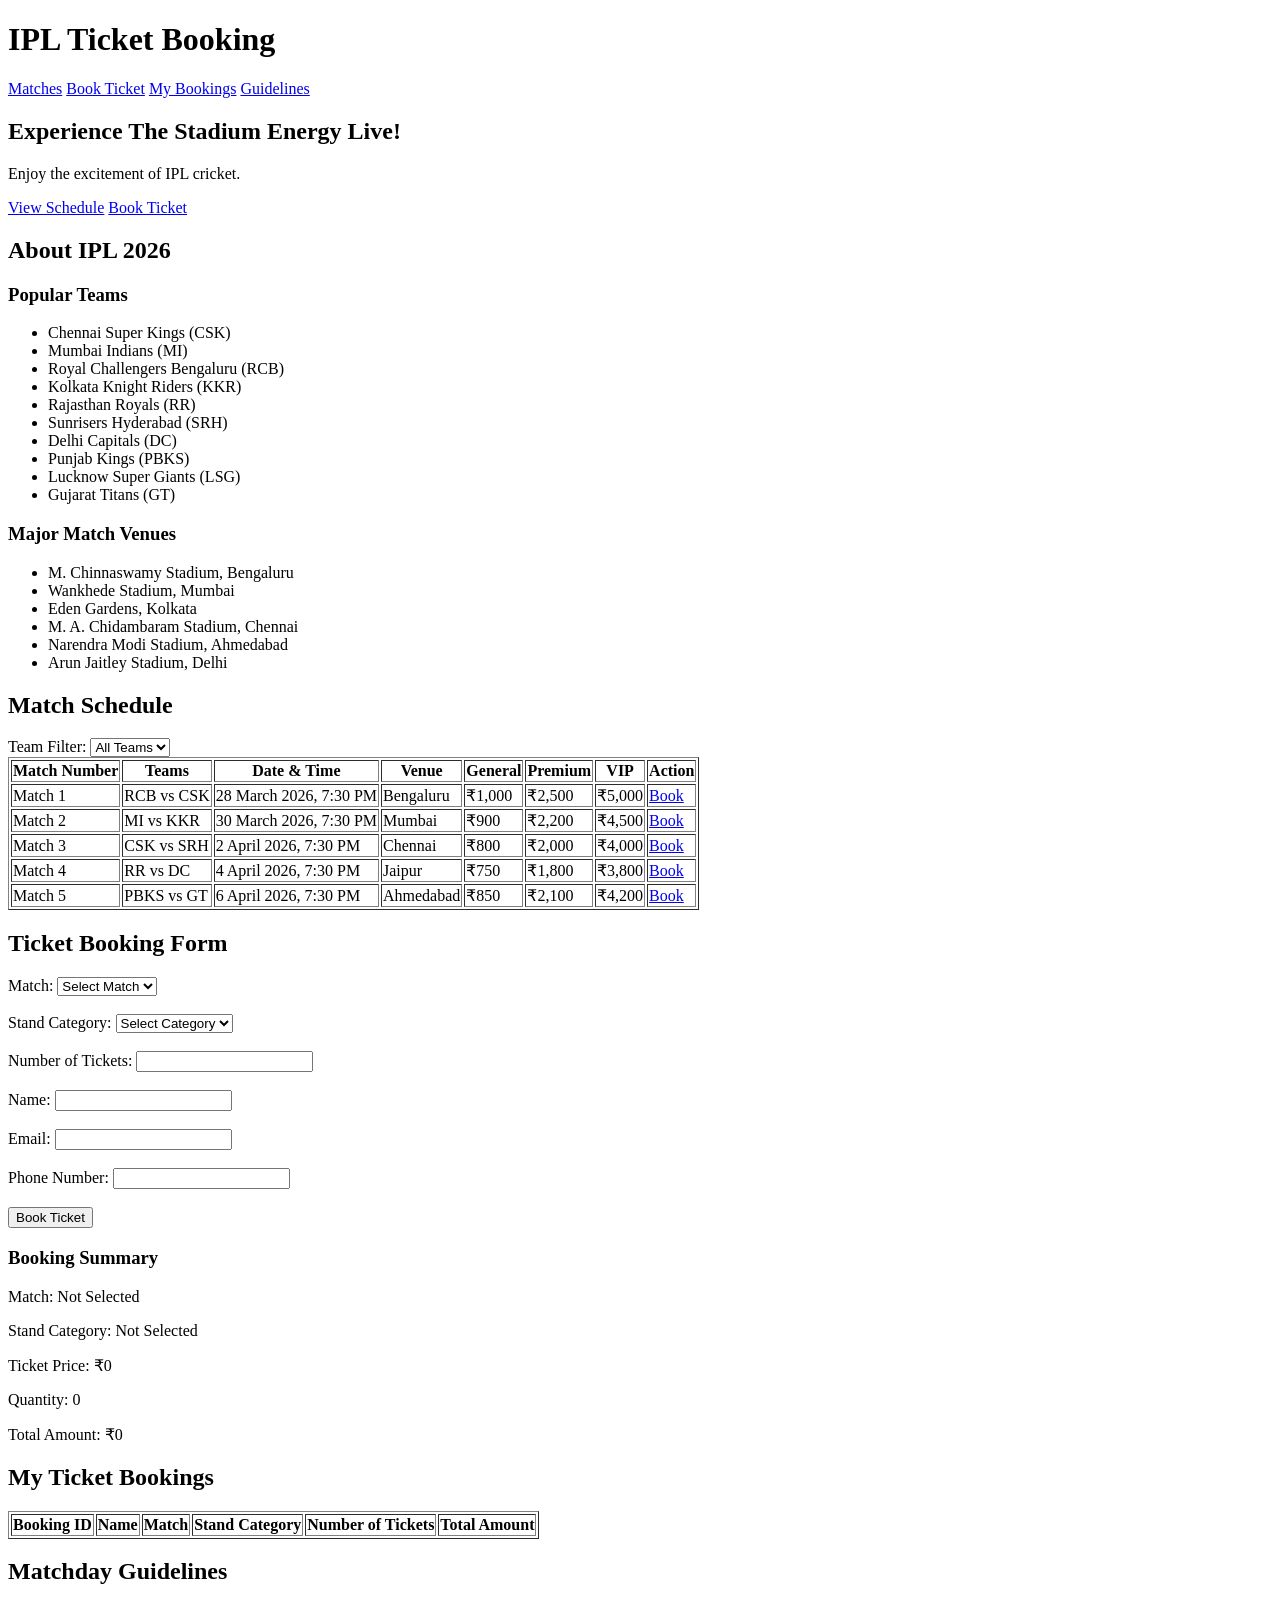
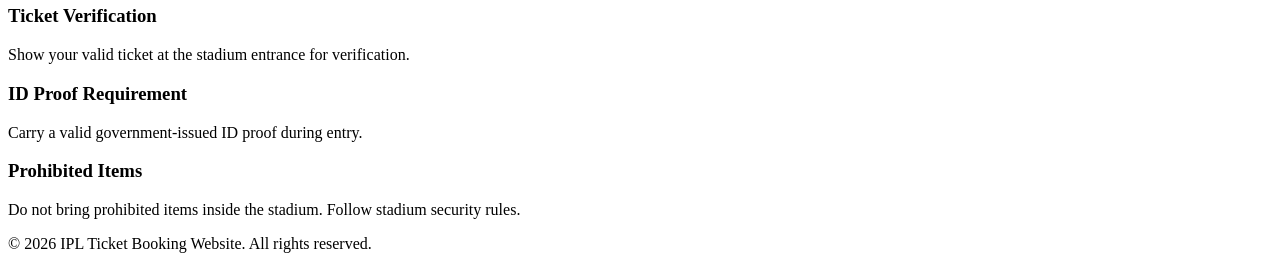
==== Webapp/index.html @ b05b0e27 "Complete Activity 1 IPL Ticket Booking" ====
<!DOCTYPE html>
<html lang="en">
<head>
    <meta charset="UTF-8">
    <meta name="viewport" content="width=device-width, initial-scale=1.0">
    <title>IPL Ticket Booking</title>
</head>
<body>

    <!-- Navigation Bar -->
    <header>
        <h1>IPL Ticket Booking</h1>

        <nav>
            <a href="#matches">Matches</a>
            <a href="#booking">Book Ticket</a>
            <a href="#mybookings">My Bookings</a>
            <a href="#guidelines">Guidelines</a>
        </nav>
    </header>

    <main>

        <!-- Banner Section -->
        <section id="home">
            <h2>Experience The Stadium Energy Live!</h2>
            <p>Enjoy the excitement of IPL cricket.</p>

            <a href="#matches">View Schedule</a>
            <a href="#booking">Book Ticket</a>
        </section>

        <!-- About IPL Section -->
        <section id="about">
            <h2>About IPL 2026</h2>

            <h3>Popular Teams</h3>
            <ul>
                <li>Chennai Super Kings (CSK)</li>
                <li>Mumbai Indians (MI)</li>
                <li>Royal Challengers Bengaluru (RCB)</li>
                <li>Kolkata Knight Riders (KKR)</li>
                <li>Rajasthan Royals (RR)</li>
                <li>Sunrisers Hyderabad (SRH)</li>
                <li>Delhi Capitals (DC)</li>
                <li>Punjab Kings (PBKS)</li>
                <li>Lucknow Super Giants (LSG)</li>
                <li>Gujarat Titans (GT)</li>
            </ul>

            <h3>Major Match Venues</h3>
            <ul>
                <li>M. Chinnaswamy Stadium, Bengaluru</li>
                <li>Wankhede Stadium, Mumbai</li>
                <li>Eden Gardens, Kolkata</li>
                <li>M. A. Chidambaram Stadium, Chennai</li>
                <li>Narendra Modi Stadium, Ahmedabad</li>
                <li>Arun Jaitley Stadium, Delhi</li>
            </ul>
        </section>

        <!-- Match Schedule Section -->
        <section id="matches">
            <h2>Match Schedule</h2>

            <label for="teamFilter">Team Filter:</label>
            <select id="teamFilter">
                <option value="">All Teams</option>
                <option>CSK</option>
                <option>MI</option>
                <option>RCB</option>
                <option>KKR</option>
                <option>RR</option>
                <option>SRH</option>
                <option>DC</option>
                <option>PBKS</option>
                <option>LSG</option>
                <option>GT</option>
            </select>

            <table border="1">
                <thead>
                    <tr>
                        <th>Match Number</th>
                        <th>Teams</th>
                        <th>Date & Time</th>
                        <th>Venue</th>
                        <th>General</th>
                        <th>Premium</th>
                        <th>VIP</th>
                        <th>Action</th>
                    </tr>
                </thead>

                <tbody>
                    <tr>
                        <td>Match 1</td>
                        <td>RCB vs CSK</td>
                        <td>28 March 2026, 7:30 PM</td>
                        <td>Bengaluru</td>
                        <td>₹1,000</td>
                        <td>₹2,500</td>
                        <td>₹5,000</td>
                        <td><a href="#booking">Book</a></td>
                    </tr>

                    <tr>
                        <td>Match 2</td>
                        <td>MI vs KKR</td>
                        <td>30 March 2026, 7:30 PM</td>
                        <td>Mumbai</td>
                        <td>₹900</td>
                        <td>₹2,200</td>
                        <td>₹4,500</td>
                        <td><a href="#booking">Book</a></td>
                    </tr>

                    <tr>
                        <td>Match 3</td>
                        <td>CSK vs SRH</td>
                        <td>2 April 2026, 7:30 PM</td>
                        <td>Chennai</td>
                        <td>₹800</td>
                        <td>₹2,000</td>
                        <td>₹4,000</td>
                        <td><a href="#booking">Book</a></td>
                    </tr>

                    <tr>
                        <td>Match 4</td>
                        <td>RR vs DC</td>
                        <td>4 April 2026, 7:30 PM</td>
                        <td>Jaipur</td>
                        <td>₹750</td>
                        <td>₹1,800</td>
                        <td>₹3,800</td>
                        <td><a href="#booking">Book</a></td>
                    </tr>

                    <tr>
                        <td>Match 5</td>
                        <td>PBKS vs GT</td>
                        <td>6 April 2026, 7:30 PM</td>
                        <td>Ahmedabad</td>
                        <td>₹850</td>
                        <td>₹2,100</td>
                        <td>₹4,200</td>
                        <td><a href="#booking">Book</a></td>
                    </tr>
                </tbody>
            </table>
        </section>

        <!-- Ticket Booking Form Section -->
        <section id="booking">
            <h2>Ticket Booking Form</h2>

            <form>
                <label for="match">Match:</label>
                <select id="match" name="match">
                    <option value="">Select Match</option>
                    <option>RCB vs CSK</option>
                    <option>MI vs KKR</option>
                    <option>CSK vs SRH</option>
                    <option>RR vs DC</option>
                    <option>PBKS vs GT</option>
                </select>
                <br><br>

                <label for="category">Stand Category:</label>
                <select id="category" name="category">
                    <option value="">Select Category</option>
                    <option>General</option>
                    <option>Premium</option>
                    <option>VIP</option>
                </select>
                <br><br>

                <label for="tickets">Number of Tickets:</label>
                <input type="number" id="tickets" name="tickets" min="1">
                <br><br>

                <label for="name">Name:</label>
                <input type="text" id="name" name="name">
                <br><br>

                <label for="email">Email:</label>
                <input type="email" id="email" name="email">
                <br><br>

                <label for="phone">Phone Number:</label>
                <input type="tel" id="phone" name="phone">
                <br><br>

                <button type="submit">Book Ticket</button>
            </form>

            <!-- Booking Summary Card -->
            <aside>
                <h3>Booking Summary</h3>

                <p>Match: Not Selected</p>
                <p>Stand Category: Not Selected</p>
                <p>Ticket Price: ₹0</p>
                <p>Quantity: 0</p>
                <p>Total Amount: ₹0</p>
            </aside>
        </section>

        <!-- My Ticket Bookings Section -->
        <section id="mybookings">
            <h2>My Ticket Bookings</h2>

            <table border="1">
                <thead>
                    <tr>
                        <th>Booking ID</th>
                        <th>Name</th>
                        <th>Match</th>
                        <th>Stand Category</th>
                        <th>Number of Tickets</th>
                        <th>Total Amount</th>
                    </tr>
                </thead>

                <tbody>
                    <!-- Future booking records will appear here -->
                </tbody>
            </table>
        </section>

        <!-- Guidelines Section -->
        <section id="guidelines">
            <h2>Matchday Guidelines</h2>

            <article>
                <h3>Ticket Verification</h3>
                <p>Show your valid ticket at the stadium entrance for verification.</p>
            </article>

            <article>
                <h3>ID Proof Requirement</h3>
                <p>Carry a valid government-issued ID proof during entry.</p>
            </article>

            <article>
                <h3>Prohibited Items</h3>
                <p>Do not bring prohibited items inside the stadium. Follow stadium security rules.</p>
            </article>
        </section>

    </main>

    <!-- Footer -->
    <footer>
        <p>&copy; 2026 IPL Ticket Booking Website. All rights reserved.</p>
    </footer>

</body>
</html>
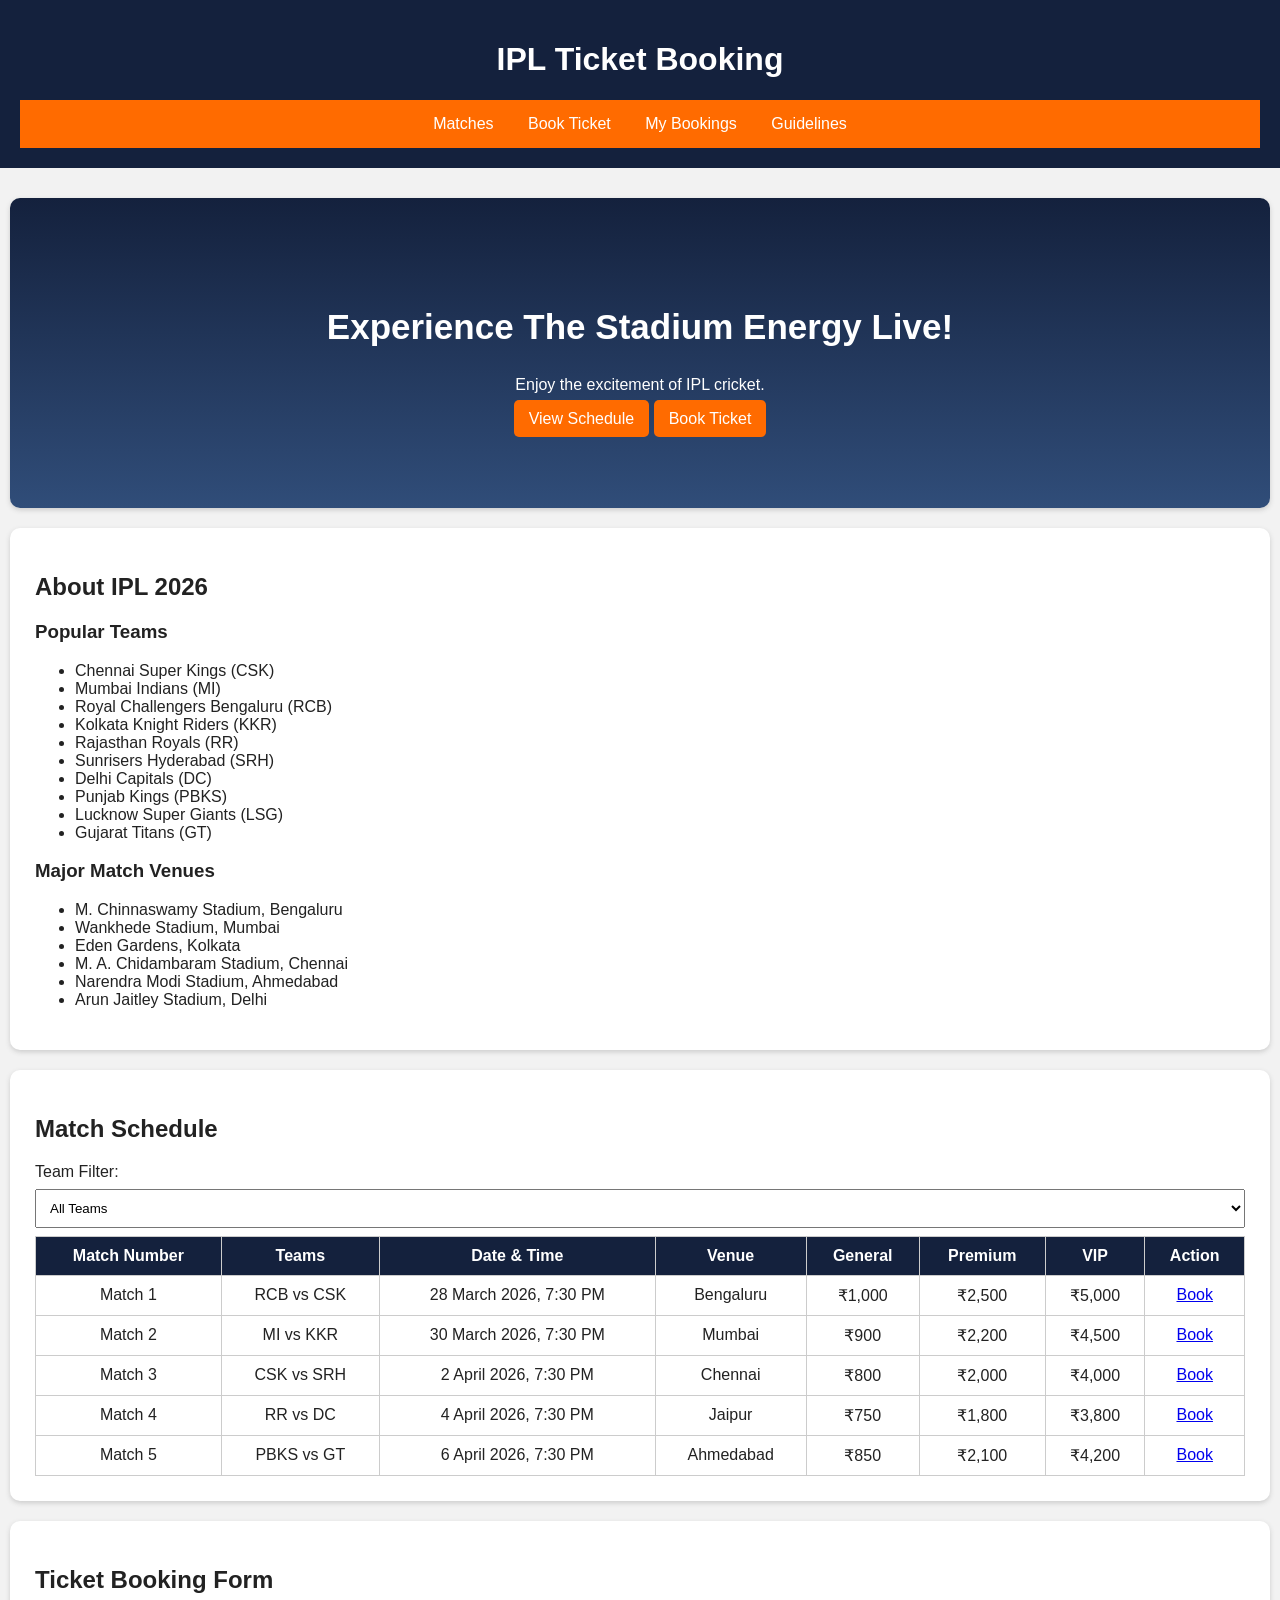
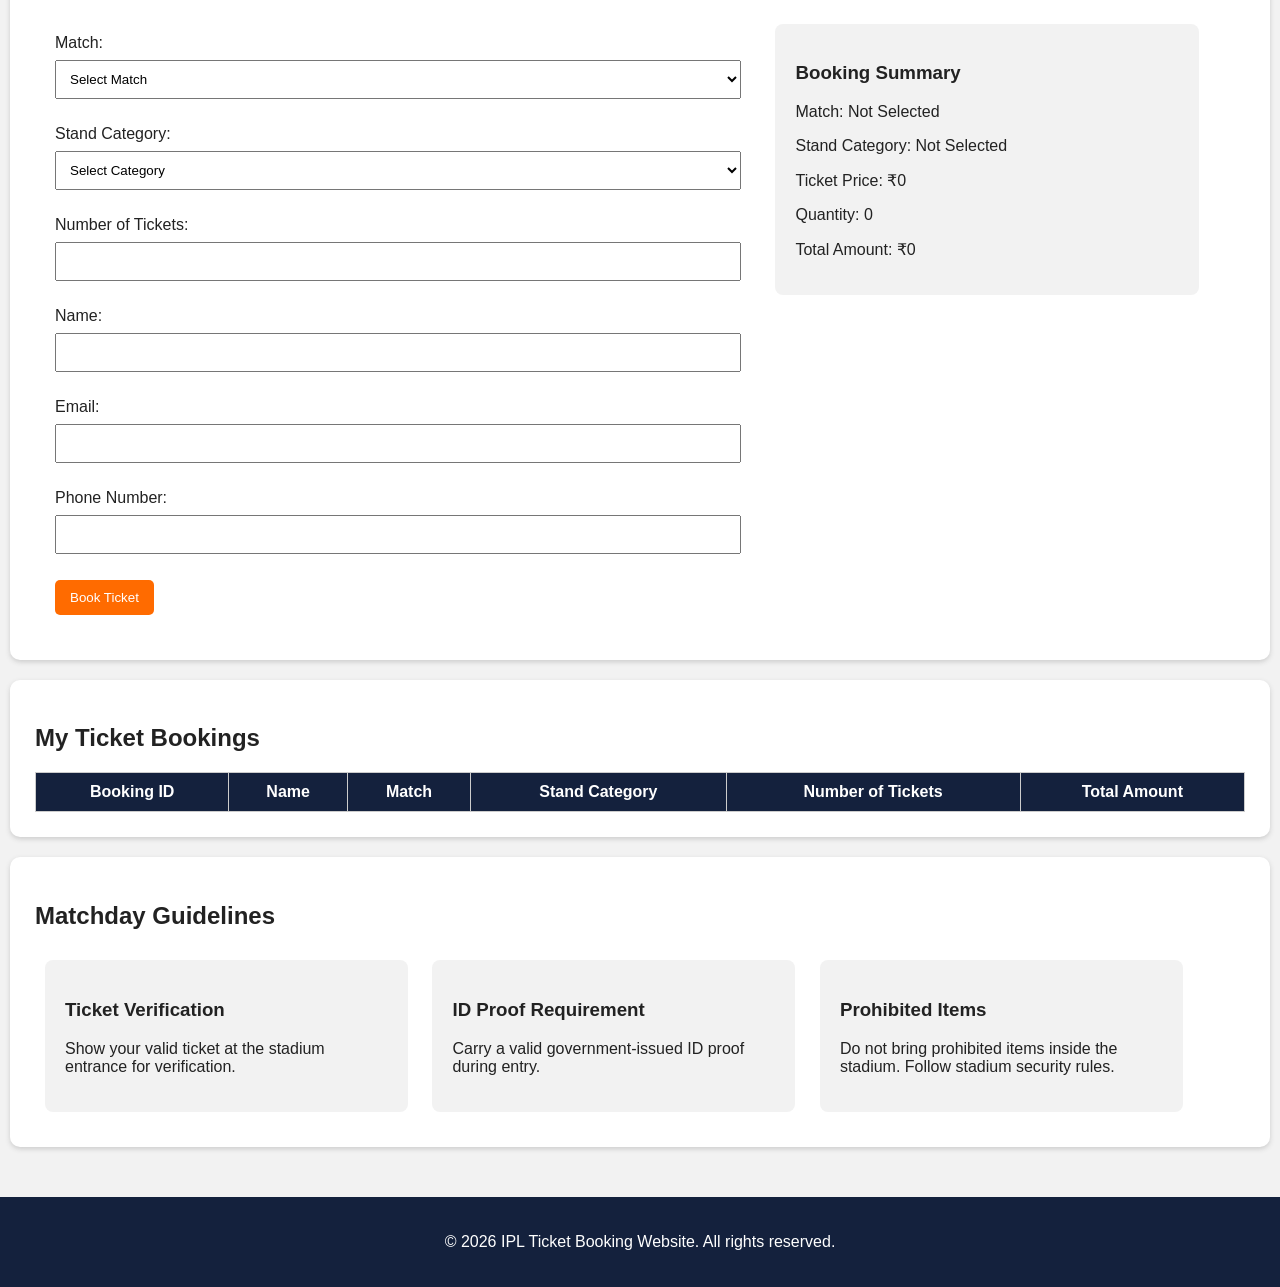
==== commit 3a9ad149: "Complete Activity 2 CSS styling" ====
--- a/Webapp/index.html
+++ b/Webapp/index.html
@@ -4,6 +4,7 @@
     <meta charset="UTF-8">
     <meta name="viewport" content="width=device-width, initial-scale=1.0">
     <title>IPL Ticket Booking</title>
+    <link rel="stylesheet" href="../CSS/style.css">
 </head>
 <body>
 
--- a/CSS/style.css
+++ b/CSS/style.css
@@ -0,0 +1,139 @@
+:root {
+    --primary: #14213d;
+    --accent: #ff6b00;
+    --background: #f2f2f2;
+    --text: #222;
+}
+
+* {
+    box-sizing: border-box;
+}
+
+body {
+    margin: 0;
+    font-family: Arial, sans-serif;
+    background: var(--background);
+    color: var(--text);
+}
+
+header, footer {
+    background: var(--primary);
+    color: white;
+    text-align: center;
+    padding: 20px;
+}
+
+nav {
+    background: var(--accent);
+    padding: 15px;
+    text-align: center;
+    position: sticky;
+    top: 0;
+}
+
+nav a {
+    color: white;
+    text-decoration: none;
+    margin: 15px;
+}
+
+nav a:hover {
+    color: var(--primary);
+}
+
+main {
+    padding: 10px;
+}
+
+section {
+    background: white;
+    padding: 25px;
+    margin: 20px 0;
+    border-radius: 10px;
+    box-shadow: 0 2px 5px #ccc;
+}
+
+#home {
+    background: linear-gradient(#14213d, #304d79);
+    color: white;
+    text-align: center;
+    padding: 80px 20px;
+}
+
+#home h2 {
+    font-size: 35px;
+}
+
+#home a, button {
+    background: var(--accent);
+    color: white;
+    padding: 10px 15px;
+    border: none;
+    border-radius: 5px;
+    text-decoration: none;
+    cursor: pointer;
+}
+
+table {
+    width: 100%;
+    border-collapse: collapse;
+}
+
+th, td {
+    border: 1px solid #ccc;
+    padding: 10px;
+    text-align: center;
+}
+
+th {
+    background: var(--primary);
+    color: white;
+}
+
+form {
+    display: inline-block;
+    width: 60%;
+    padding: 20px;
+}
+
+input, select {
+    width: 100%;
+    padding: 10px;
+    margin: 8px 0;
+}
+
+aside, article {
+    display: inline-block;
+    vertical-align: top;
+    background: #f2f2f2;
+    padding: 20px;
+    margin: 10px;
+    border-radius: 8px;
+}
+
+aside {
+    width: 35%;
+}
+
+article {
+    width: 30%;
+}
+
+footer {
+    margin-top: 20px;
+}
+
+@media (max-width: 600px) {
+    nav a {
+        display: inline-block;
+        margin: 5px;
+    }
+
+    form, aside, article {
+        width: 100%;
+    }
+
+    table {
+        font-size: 12px;
+    }
+}
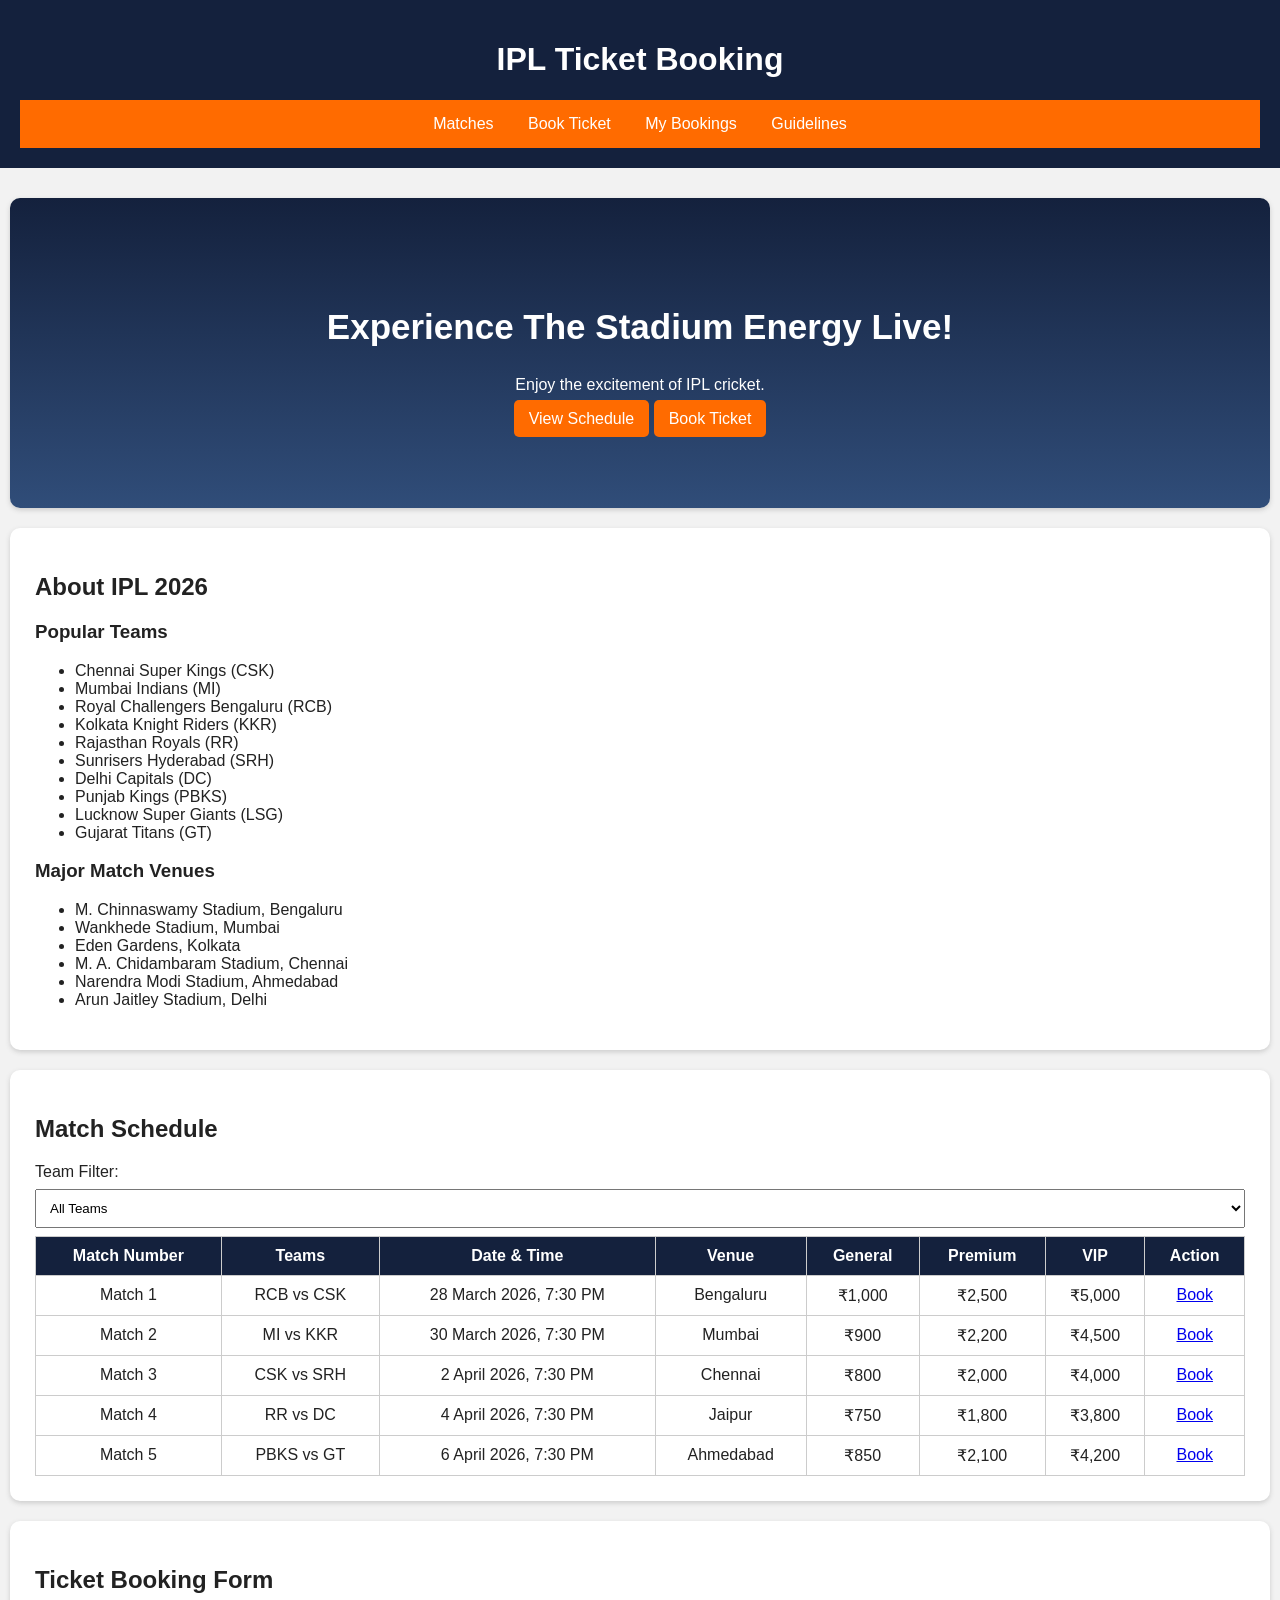
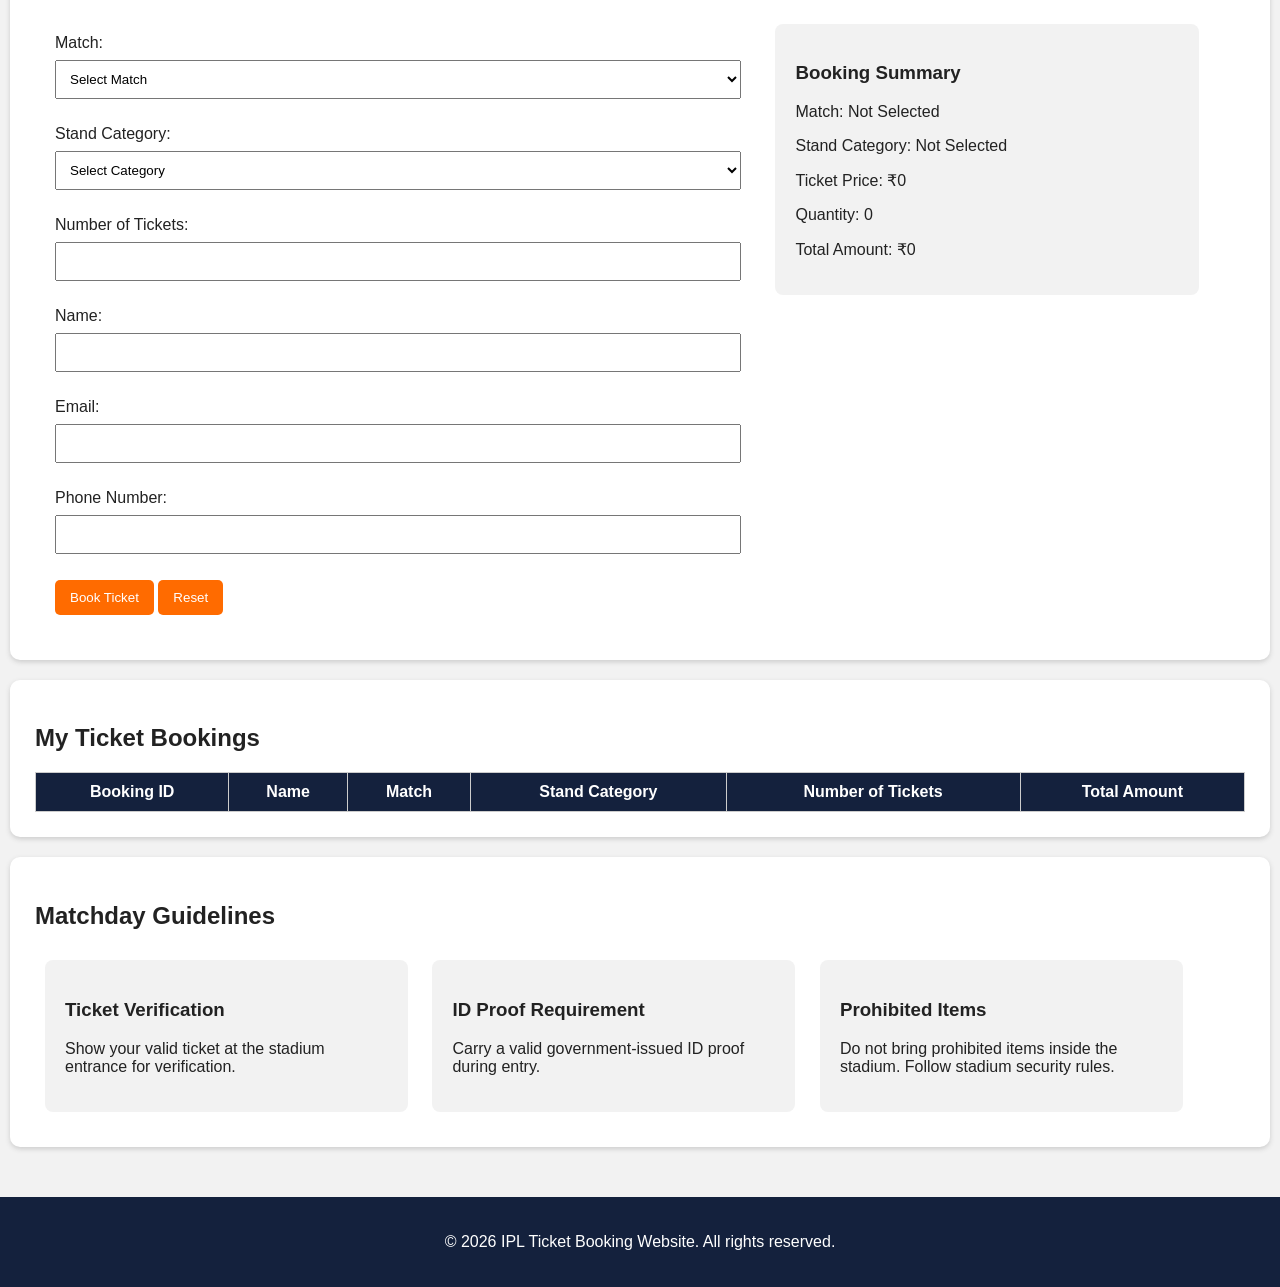
==== commit cb9e7560: "Complete Activity 5 JavaScript" ====
--- a/Webapp/index.html
+++ b/Webapp/index.html
@@ -1,3 +1,4 @@
+
 <!DOCTYPE html>
 <html lang="en">
 <head>
@@ -8,254 +9,232 @@
 </head>
 <body>
 
-    <!-- Navigation Bar -->
-    <header>
-        <h1>IPL Ticket Booking</h1>
-
-        <nav>
-            <a href="#matches">Matches</a>
-            <a href="#booking">Book Ticket</a>
-            <a href="#mybookings">My Bookings</a>
-            <a href="#guidelines">Guidelines</a>
-        </nav>
-    </header>
-
-    <main>
-
-        <!-- Banner Section -->
-        <section id="home">
-            <h2>Experience The Stadium Energy Live!</h2>
-            <p>Enjoy the excitement of IPL cricket.</p>
-
-            <a href="#matches">View Schedule</a>
-            <a href="#booking">Book Ticket</a>
-        </section>
-
-        <!-- About IPL Section -->
-        <section id="about">
-            <h2>About IPL 2026</h2>
-
-            <h3>Popular Teams</h3>
-            <ul>
-                <li>Chennai Super Kings (CSK)</li>
-                <li>Mumbai Indians (MI)</li>
-                <li>Royal Challengers Bengaluru (RCB)</li>
-                <li>Kolkata Knight Riders (KKR)</li>
-                <li>Rajasthan Royals (RR)</li>
-                <li>Sunrisers Hyderabad (SRH)</li>
-                <li>Delhi Capitals (DC)</li>
-                <li>Punjab Kings (PBKS)</li>
-                <li>Lucknow Super Giants (LSG)</li>
-                <li>Gujarat Titans (GT)</li>
-            </ul>
-
-            <h3>Major Match Venues</h3>
-            <ul>
-                <li>M. Chinnaswamy Stadium, Bengaluru</li>
-                <li>Wankhede Stadium, Mumbai</li>
-                <li>Eden Gardens, Kolkata</li>
-                <li>M. A. Chidambaram Stadium, Chennai</li>
-                <li>Narendra Modi Stadium, Ahmedabad</li>
-                <li>Arun Jaitley Stadium, Delhi</li>
-            </ul>
-        </section>
-
-        <!-- Match Schedule Section -->
-        <section id="matches">
-            <h2>Match Schedule</h2>
-
-            <label for="teamFilter">Team Filter:</label>
-            <select id="teamFilter">
-                <option value="">All Teams</option>
-                <option>CSK</option>
-                <option>MI</option>
-                <option>RCB</option>
-                <option>KKR</option>
-                <option>RR</option>
-                <option>SRH</option>
-                <option>DC</option>
-                <option>PBKS</option>
-                <option>LSG</option>
-                <option>GT</option>
+<header>
+    <h1>IPL Ticket Booking</h1>
+    <nav>
+        <a href="#matches">Matches</a>
+        <a href="#booking">Book Ticket</a>
+        <a href="#mybookings">My Bookings</a>
+        <a href="#guidelines">Guidelines</a>
+    </nav>
+</header>
+
+<main>
+
+    <section id="home">
+        <h2>Experience The Stadium Energy Live!</h2>
+        <p>Enjoy the excitement of IPL cricket.</p>
+        <a href="#matches">View Schedule</a>
+        <a href="#booking">Book Ticket</a>
+    </section>
+
+    <section id="about">
+        <h2>About IPL 2026</h2>
+        <h3>Popular Teams</h3>
+        <ul>
+            <li>Chennai Super Kings (CSK)</li>
+            <li>Mumbai Indians (MI)</li>
+            <li>Royal Challengers Bengaluru (RCB)</li>
+            <li>Kolkata Knight Riders (KKR)</li>
+            <li>Rajasthan Royals (RR)</li>
+            <li>Sunrisers Hyderabad (SRH)</li>
+            <li>Delhi Capitals (DC)</li>
+            <li>Punjab Kings (PBKS)</li>
+            <li>Lucknow Super Giants (LSG)</li>
+            <li>Gujarat Titans (GT)</li>
+        </ul>
+
+        <h3>Major Match Venues</h3>
+        <ul>
+            <li>M. Chinnaswamy Stadium, Bengaluru</li>
+            <li>Wankhede Stadium, Mumbai</li>
+            <li>Eden Gardens, Kolkata</li>
+            <li>M. A. Chidambaram Stadium, Chennai</li>
+            <li>Narendra Modi Stadium, Ahmedabad</li>
+            <li>Arun Jaitley Stadium, Delhi</li>
+        </ul>
+    </section>
+
+    <section id="matches">
+        <h2>Match Schedule</h2>
+
+        <label for="teamFilter">Team Filter:</label>
+        <select id="teamFilter">
+            <option value="">All Teams</option>
+            <option>CSK</option>
+            <option>MI</option>
+            <option>RCB</option>
+            <option>KKR</option>
+            <option>RR</option>
+            <option>SRH</option>
+            <option>DC</option>
+            <option>PBKS</option>
+            <option>LSG</option>
+            <option>GT</option>
+        </select>
+
+        <table border="1">
+            <thead>
+                <tr>
+                    <th>Match Number</th>
+                    <th>Teams</th>
+                    <th>Date & Time</th>
+                    <th>Venue</th>
+                    <th>General</th>
+                    <th>Premium</th>
+                    <th>VIP</th>
+                    <th>Action</th>
+                </tr>
+            </thead>
+            <tbody>
+                <tr>
+                    <td>Match 1</td>
+                    <td>RCB vs CSK</td>
+                    <td>28 March 2026, 7:30 PM</td>
+                    <td>Bengaluru</td>
+                    <td>₹1,000</td>
+                    <td>₹2,500</td>
+                    <td>₹5,000</td>
+                    <td><a href="#booking" class="book-btn">Book</a></td>
+                </tr>
+                <tr>
+                    <td>Match 2</td>
+                    <td>MI vs KKR</td>
+                    <td>30 March 2026, 7:30 PM</td>
+                    <td>Mumbai</td>
+                    <td>₹900</td>
+                    <td>₹2,200</td>
+                    <td>₹4,500</td>
+                    <td><a href="#booking" class="book-btn">Book</a></td>
+                </tr>
+                <tr>
+                    <td>Match 3</td>
+                    <td>CSK vs SRH</td>
+                    <td>2 April 2026, 7:30 PM</td>
+                    <td>Chennai</td>
+                    <td>₹800</td>
+                    <td>₹2,000</td>
+                    <td>₹4,000</td>
+                    <td><a href="#booking" class="book-btn">Book</a></td>
+                </tr>
+                <tr>
+                    <td>Match 4</td>
+                    <td>RR vs DC</td>
+                    <td>4 April 2026, 7:30 PM</td>
+                    <td>Jaipur</td>
+                    <td>₹750</td>
+                    <td>₹1,800</td>
+                    <td>₹3,800</td>
+                    <td><a href="#booking" class="book-btn">Book</a></td>
+                </tr>
+                <tr>
+                    <td>Match 5</td>
+                    <td>PBKS vs GT</td>
+                    <td>6 April 2026, 7:30 PM</td>
+                    <td>Ahmedabad</td>
+                    <td>₹850</td>
+                    <td>₹2,100</td>
+                    <td>₹4,200</td>
+                    <td><a href="#booking" class="book-btn">Book</a></td>
+                </tr>
+            </tbody>
+        </table>
+    </section>
+
+    <section id="booking">
+        <h2>Ticket Booking Form</h2>
+
+        <form>
+            <label for="match">Match:</label>
+            <select id="match" name="match" required>
+                <option value="">Select Match</option>
+                <option>RCB vs CSK</option>
+                <option>MI vs KKR</option>
+                <option>CSK vs SRH</option>
+                <option>RR vs DC</option>
+                <option>PBKS vs GT</option>
             </select>
-
-            <table border="1">
-                <thead>
-                    <tr>
-                        <th>Match Number</th>
-                        <th>Teams</th>
-                        <th>Date & Time</th>
-                        <th>Venue</th>
-                        <th>General</th>
-                        <th>Premium</th>
-                        <th>VIP</th>
-                        <th>Action</th>
-                    </tr>
-                </thead>
-
-                <tbody>
-                    <tr>
-                        <td>Match 1</td>
-                        <td>RCB vs CSK</td>
-                        <td>28 March 2026, 7:30 PM</td>
-                        <td>Bengaluru</td>
-                        <td>₹1,000</td>
-                        <td>₹2,500</td>
-                        <td>₹5,000</td>
-                        <td><a href="#booking">Book</a></td>
-                    </tr>
-
-                    <tr>
-                        <td>Match 2</td>
-                        <td>MI vs KKR</td>
-                        <td>30 March 2026, 7:30 PM</td>
-                        <td>Mumbai</td>
-                        <td>₹900</td>
-                        <td>₹2,200</td>
-                        <td>₹4,500</td>
-                        <td><a href="#booking">Book</a></td>
-                    </tr>
-
-                    <tr>
-                        <td>Match 3</td>
-                        <td>CSK vs SRH</td>
-                        <td>2 April 2026, 7:30 PM</td>
-                        <td>Chennai</td>
-                        <td>₹800</td>
-                        <td>₹2,000</td>
-                        <td>₹4,000</td>
-                        <td><a href="#booking">Book</a></td>
-                    </tr>
-
-                    <tr>
-                        <td>Match 4</td>
-                        <td>RR vs DC</td>
-                        <td>4 April 2026, 7:30 PM</td>
-                        <td>Jaipur</td>
-                        <td>₹750</td>
-                        <td>₹1,800</td>
-                        <td>₹3,800</td>
-                        <td><a href="#booking">Book</a></td>
-                    </tr>
-
-                    <tr>
-                        <td>Match 5</td>
-                        <td>PBKS vs GT</td>
-                        <td>6 April 2026, 7:30 PM</td>
-                        <td>Ahmedabad</td>
-                        <td>₹850</td>
-                        <td>₹2,100</td>
-                        <td>₹4,200</td>
-                        <td><a href="#booking">Book</a></td>
-                    </tr>
-                </tbody>
-            </table>
-        </section>
-
-        <!-- Ticket Booking Form Section -->
-        <section id="booking">
-            <h2>Ticket Booking Form</h2>
-
-            <form>
-                <label for="match">Match:</label>
-                <select id="match" name="match">
-                    <option value="">Select Match</option>
-                    <option>RCB vs CSK</option>
-                    <option>MI vs KKR</option>
-                    <option>CSK vs SRH</option>
-                    <option>RR vs DC</option>
-                    <option>PBKS vs GT</option>
-                </select>
-                <br><br>
-
-                <label for="category">Stand Category:</label>
-                <select id="category" name="category">
-                    <option value="">Select Category</option>
-                    <option>General</option>
-                    <option>Premium</option>
-                    <option>VIP</option>
-                </select>
-                <br><br>
-
-                <label for="tickets">Number of Tickets:</label>
-                <input type="number" id="tickets" name="tickets" min="1">
-                <br><br>
-
-                <label for="name">Name:</label>
-                <input type="text" id="name" name="name">
-                <br><br>
-
-                <label for="email">Email:</label>
-                <input type="email" id="email" name="email">
-                <br><br>
-
-                <label for="phone">Phone Number:</label>
-                <input type="tel" id="phone" name="phone">
-                <br><br>
-
-                <button type="submit">Book Ticket</button>
-            </form>
-
-            <!-- Booking Summary Card -->
-            <aside>
-                <h3>Booking Summary</h3>
-
-                <p>Match: Not Selected</p>
-                <p>Stand Category: Not Selected</p>
-                <p>Ticket Price: ₹0</p>
-                <p>Quantity: 0</p>
-                <p>Total Amount: ₹0</p>
-            </aside>
-        </section>
-
-        <!-- My Ticket Bookings Section -->
-        <section id="mybookings">
-            <h2>My Ticket Bookings</h2>
-
-            <table border="1">
-                <thead>
-                    <tr>
-                        <th>Booking ID</th>
-                        <th>Name</th>
-                        <th>Match</th>
-                        <th>Stand Category</th>
-                        <th>Number of Tickets</th>
-                        <th>Total Amount</th>
-                    </tr>
-                </thead>
-
-                <tbody>
-                    <!-- Future booking records will appear here -->
-                </tbody>
-            </table>
-        </section>
-
-        <!-- Guidelines Section -->
-        <section id="guidelines">
-            <h2>Matchday Guidelines</h2>
-
-            <article>
-                <h3>Ticket Verification</h3>
-                <p>Show your valid ticket at the stadium entrance for verification.</p>
-            </article>
-
-            <article>
-                <h3>ID Proof Requirement</h3>
-                <p>Carry a valid government-issued ID proof during entry.</p>
-            </article>
-
-            <article>
-                <h3>Prohibited Items</h3>
-                <p>Do not bring prohibited items inside the stadium. Follow stadium security rules.</p>
-            </article>
-        </section>
-
-    </main>
-
-    <!-- Footer -->
-    <footer>
-        <p>&copy; 2026 IPL Ticket Booking Website. All rights reserved.</p>
-    </footer>
-
+            <br><br>
+
+            <label for="category">Stand Category:</label>
+            <select id="category" name="category" required>
+                <option value="">Select Category</option>
+                <option>General</option>
+                <option>Premium</option>
+                <option>VIP</option>
+            </select>
+            <br><br>
+
+            <label for="tickets">Number of Tickets:</label>
+            <input type="number" id="tickets" name="tickets" min="1" max="10" required>
+            <br><br>
+
+            <label for="name">Name:</label>
+            <input type="text" id="name" name="name" required minlength="3">
+            <br><br>
+
+            <label for="email">Email:</label>
+            <input type="email" id="email" name="email" required>
+            <br><br>
+
+            <label for="phone">Phone Number:</label>
+            <input type="tel" id="phone" name="phone" pattern="[0-9]{10}" required>
+            <br><br>
+
+            <button type="submit">Book Ticket</button>
+            <button type="reset">Reset</button>
+        </form>
+
+        <aside>
+            <h3>Booking Summary</h3>
+            <p>Match: Not Selected</p>
+            <p>Stand Category: Not Selected</p>
+            <p>Ticket Price: ₹0</p>
+            <p>Quantity: 0</p>
+            <p>Total Amount: ₹0</p>
+        </aside>
+    </section>
+
+    <section id="mybookings">
+        <h2>My Ticket Bookings</h2>
+        <table border="1">
+            <thead>
+                <tr>
+                    <th>Booking ID</th>
+                    <th>Name</th>
+                    <th>Match</th>
+                    <th>Stand Category</th>
+                    <th>Number of Tickets</th>
+                    <th>Total Amount</th>
+                </tr>
+            </thead>
+            <tbody>
+            </tbody>
+        </table>
+    </section>
+
+    <section id="guidelines">
+        <h2>Matchday Guidelines</h2>
+        <article>
+            <h3>Ticket Verification</h3>
+            <p>Show your valid ticket at the stadium entrance for verification.</p>
+        </article>
+        <article>
+            <h3>ID Proof Requirement</h3>
+            <p>Carry a valid government-issued ID proof during entry.</p>
+        </article>
+        <article>
+            <h3>Prohibited Items</h3>
+            <p>Do not bring prohibited items inside the stadium. Follow stadium security rules.</p>
+        </article>
+    </section>
+
+</main>
+
+<footer>
+    <p>&copy; 2026 IPL Ticket Booking Website. All rights reserved.</p>
+</footer>
+
+<script src="../JS/app.js"></script>
 </body>
 </html>
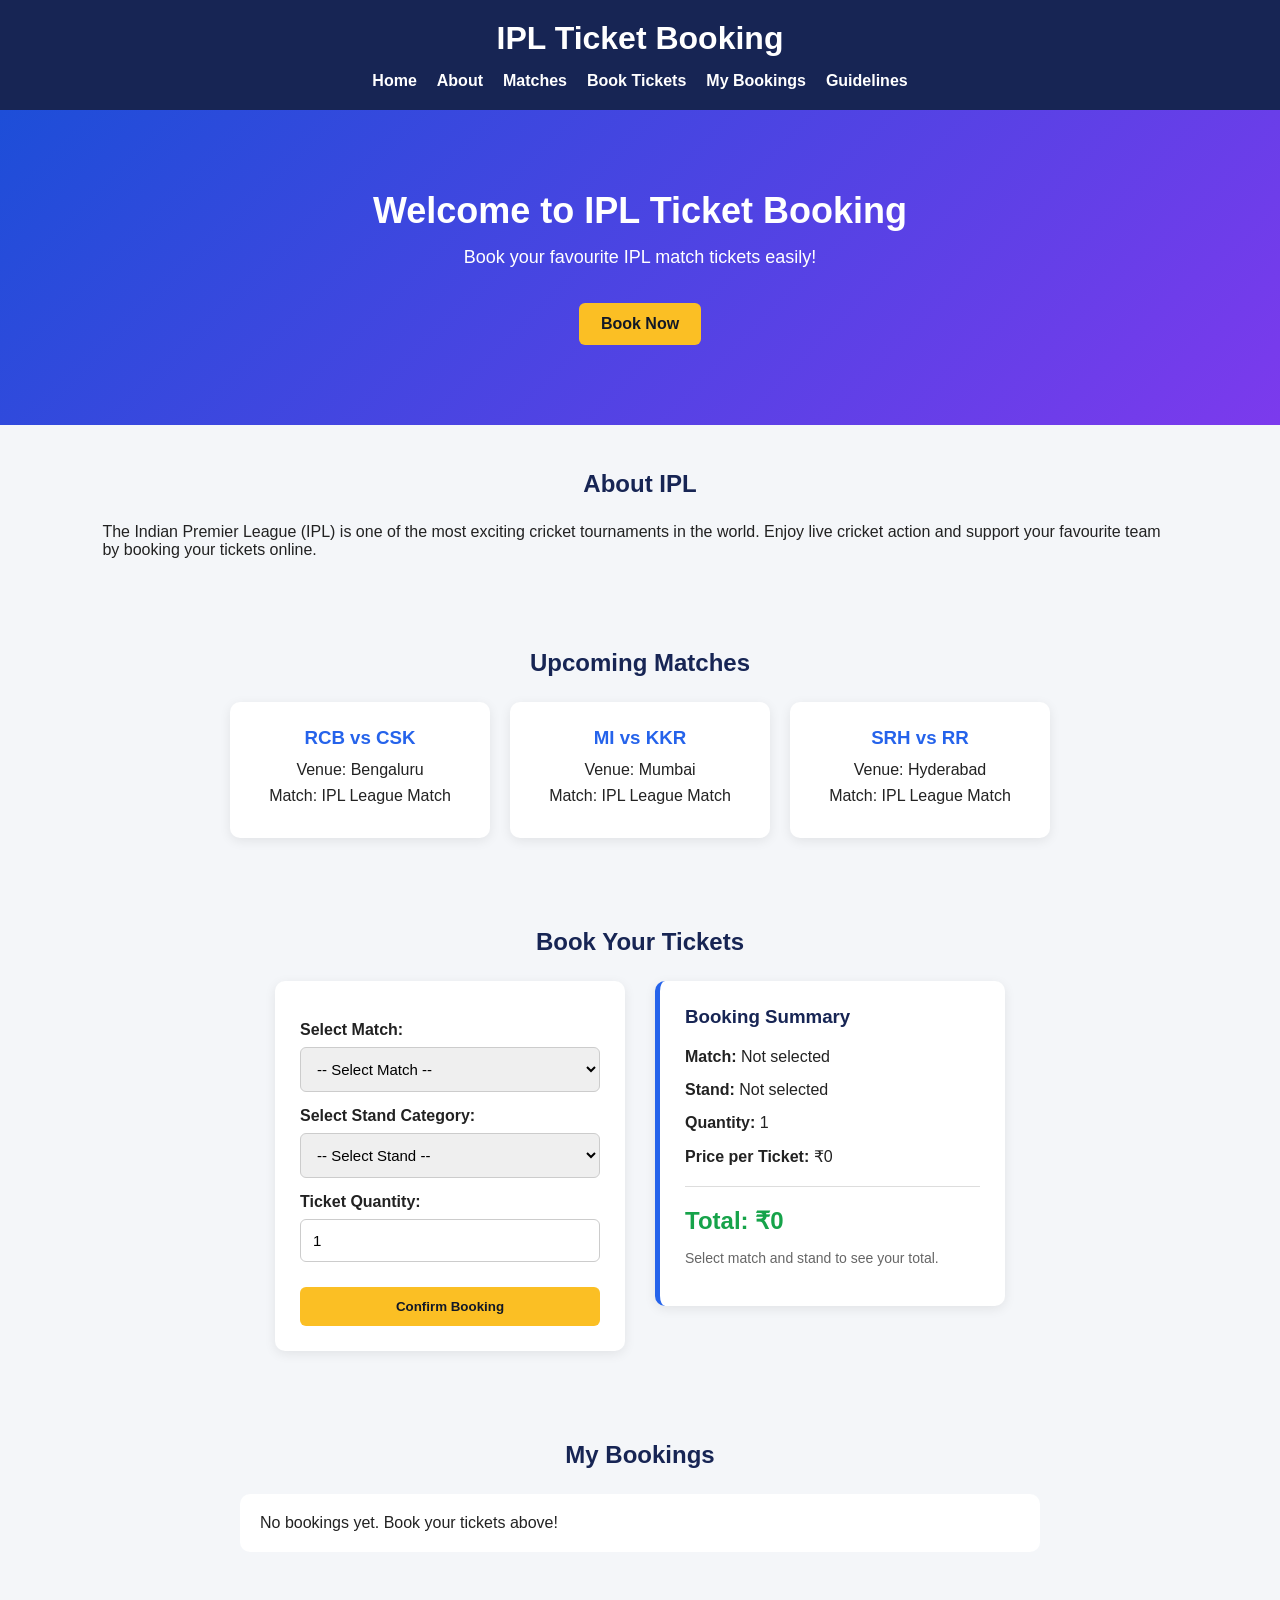
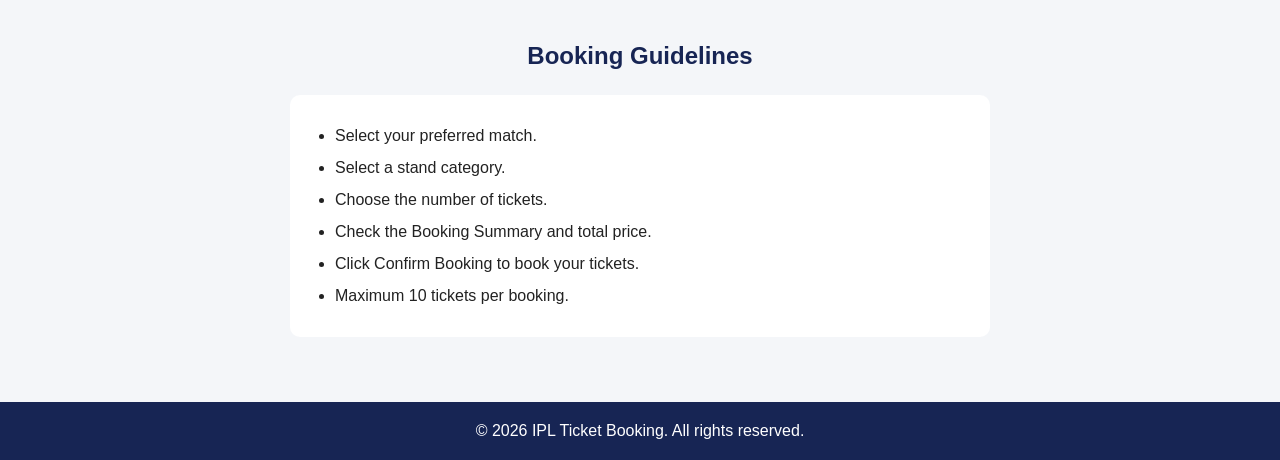
==== commit e3dd175a: "Complete Activity 7 live booking summary" ====
--- a/Webapp/index.html
+++ b/Webapp/index.html
@@ -1,4 +1,3 @@
-
 <!DOCTYPE html>
 <html lang="en">
 <head>
@@ -9,232 +8,141 @@
 </head>
 <body>
 
-<header>
-    <h1>IPL Ticket Booking</h1>
-    <nav>
-        <a href="#matches">Matches</a>
-        <a href="#booking">Book Ticket</a>
-        <a href="#mybookings">My Bookings</a>
-        <a href="#guidelines">Guidelines</a>
-    </nav>
-</header>
+    <!-- Navigation Bar -->
+    <header>
+        <h1>IPL Ticket Booking</h1>
+        <nav>
+            <a href="#home">Home</a>
+            <a href="#about">About</a>
+            <a href="#matches">Matches</a>
+            <a href="#booking">Book Tickets</a>
+            <a href="#mybookings">My Bookings</a>
+            <a href="#guidelines">Guidelines</a>
+        </nav>
+    </header>
 
-<main>
-
-    <section id="home">
-        <h2>Experience The Stadium Energy Live!</h2>
-        <p>Enjoy the excitement of IPL cricket.</p>
-        <a href="#matches">View Schedule</a>
-        <a href="#booking">Book Ticket</a>
+    <!-- Home Section -->
+    <section id="home" class="hero">
+        <h2>Welcome to IPL Ticket Booking</h2>
+        <p>Book your favourite IPL match tickets easily!</p>
+        <a href="#booking" class="btn">Book Now</a>
     </section>
 
-    <section id="about">
-        <h2>About IPL 2026</h2>
-        <h3>Popular Teams</h3>
+    <!-- About Section -->
+    <section id="about" class="section">
+        <h2>About IPL</h2>
+        <p>
+            The Indian Premier League (IPL) is one of the most exciting cricket
+            tournaments in the world. Enjoy live cricket action and support your
+            favourite team by booking your tickets online.
+        </p>
+    </section>
+
+    <!-- Matches Section -->
+    <section id="matches" class="section">
+        <h2>Upcoming Matches</h2>
+
+        <div class="match-container">
+            <div class="match-card">
+                <h3>RCB vs CSK</h3>
+                <p>Venue: Bengaluru</p>
+                <p>Match: IPL League Match</p>
+            </div>
+
+            <div class="match-card">
+                <h3>MI vs KKR</h3>
+                <p>Venue: Mumbai</p>
+                <p>Match: IPL League Match</p>
+            </div>
+
+            <div class="match-card">
+                <h3>SRH vs RR</h3>
+                <p>Venue: Hyderabad</p>
+                <p>Match: IPL League Match</p>
+            </div>
+        </div>
+    </section>
+
+    <!-- Booking Section -->
+    <section id="booking" class="section">
+        <h2>Book Your Tickets</h2>
+
+        <div class="booking-container">
+
+            <!-- Booking Form -->
+            <form id="bookingForm">
+
+                <label for="match">Select Match:</label>
+                <select id="match" required>
+                    <option value="">-- Select Match --</option>
+                    <option value="RCB vs CSK">RCB vs CSK</option>
+                    <option value="MI vs KKR">MI vs KKR</option>
+                    <option value="SRH vs RR">SRH vs RR</option>
+                </select>
+
+                <label for="stand">Select Stand Category:</label>
+                <select id="stand" required>
+                    <option value="">-- Select Stand --</option>
+                    <option value="General">General - ₹500</option>
+                    <option value="Silver">Silver - ₹1500</option>
+                    <option value="Premium">Premium - ₹2500</option>
+                    <option value="VIP">VIP - ₹5000</option>
+                </select>
+
+                <label for="quantity">Ticket Quantity:</label>
+                <input type="number" id="quantity" min="1" max="10" value="1" required>
+
+                <button type="submit" class="btn">Confirm Booking</button>
+            </form>
+
+            <!-- Booking Summary Card -->
+            <div class="summary-card">
+                <h3>Booking Summary</h3>
+
+                <p><strong>Match:</strong> <span id="summaryMatch">Not selected</span></p>
+                <p><strong>Stand:</strong> <span id="summaryStand">Not selected</span></p>
+                <p><strong>Quantity:</strong> <span id="summaryQuantity">1</span></p>
+                <p><strong>Price per Ticket:</strong> <span id="summaryPrice">₹0</span></p>
+
+                <hr>
+
+                <h2>Total: <span id="totalPrice">₹0</span></h2>
+
+                <p id="summaryMessage">Select match and stand to see your total.</p>
+            </div>
+
+        </div>
+    </section>
+
+    <!-- My Bookings Section -->
+    <section id="mybookings" class="section">
+        <h2>My Bookings</h2>
+        <div id="bookingList">
+            <p>No bookings yet. Book your tickets above!</p>
+        </div>
+    </section>
+
+    <!-- Guidelines Section -->
+    <section id="guidelines" class="section">
+        <h2>Booking Guidelines</h2>
         <ul>
-            <li>Chennai Super Kings (CSK)</li>
-            <li>Mumbai Indians (MI)</li>
-            <li>Royal Challengers Bengaluru (RCB)</li>
-            <li>Kolkata Knight Riders (KKR)</li>
-            <li>Rajasthan Royals (RR)</li>
-            <li>Sunrisers Hyderabad (SRH)</li>
-            <li>Delhi Capitals (DC)</li>
-            <li>Punjab Kings (PBKS)</li>
-            <li>Lucknow Super Giants (LSG)</li>
-            <li>Gujarat Titans (GT)</li>
-        </ul>
-
-        <h3>Major Match Venues</h3>
-        <ul>
-            <li>M. Chinnaswamy Stadium, Bengaluru</li>
-            <li>Wankhede Stadium, Mumbai</li>
-            <li>Eden Gardens, Kolkata</li>
-            <li>M. A. Chidambaram Stadium, Chennai</li>
-            <li>Narendra Modi Stadium, Ahmedabad</li>
-            <li>Arun Jaitley Stadium, Delhi</li>
+            <li>Select your preferred match.</li>
+            <li>Select a stand category.</li>
+            <li>Choose the number of tickets.</li>
+            <li>Check the Booking Summary and total price.</li>
+            <li>Click Confirm Booking to book your tickets.</li>
+            <li>Maximum 10 tickets per booking.</li>
         </ul>
     </section>
 
-    <section id="matches">
-        <h2>Match Schedule</h2>
+    <!-- Toast Notification -->
+    <div id="toast"></div>
 
-        <label for="teamFilter">Team Filter:</label>
-        <select id="teamFilter">
-            <option value="">All Teams</option>
-            <option>CSK</option>
-            <option>MI</option>
-            <option>RCB</option>
-            <option>KKR</option>
-            <option>RR</option>
-            <option>SRH</option>
-            <option>DC</option>
-            <option>PBKS</option>
-            <option>LSG</option>
-            <option>GT</option>
-        </select>
+    <!-- Footer -->
+    <footer>
+        <p>&copy; 2026 IPL Ticket Booking. All rights reserved.</p>
+    </footer>
 
-        <table border="1">
-            <thead>
-                <tr>
-                    <th>Match Number</th>
-                    <th>Teams</th>
-                    <th>Date & Time</th>
-                    <th>Venue</th>
-                    <th>General</th>
-                    <th>Premium</th>
-                    <th>VIP</th>
-                    <th>Action</th>
-                </tr>
-            </thead>
-            <tbody>
-                <tr>
-                    <td>Match 1</td>
-                    <td>RCB vs CSK</td>
-                    <td>28 March 2026, 7:30 PM</td>
-                    <td>Bengaluru</td>
-                    <td>₹1,000</td>
-                    <td>₹2,500</td>
-                    <td>₹5,000</td>
-                    <td><a href="#booking" class="book-btn">Book</a></td>
-                </tr>
-                <tr>
-                    <td>Match 2</td>
-                    <td>MI vs KKR</td>
-                    <td>30 March 2026, 7:30 PM</td>
-                    <td>Mumbai</td>
-                    <td>₹900</td>
-                    <td>₹2,200</td>
-                    <td>₹4,500</td>
-                    <td><a href="#booking" class="book-btn">Book</a></td>
-                </tr>
-                <tr>
-                    <td>Match 3</td>
-                    <td>CSK vs SRH</td>
-                    <td>2 April 2026, 7:30 PM</td>
-                    <td>Chennai</td>
-                    <td>₹800</td>
-                    <td>₹2,000</td>
-                    <td>₹4,000</td>
-                    <td><a href="#booking" class="book-btn">Book</a></td>
-                </tr>
-                <tr>
-                    <td>Match 4</td>
-                    <td>RR vs DC</td>
-                    <td>4 April 2026, 7:30 PM</td>
-                    <td>Jaipur</td>
-                    <td>₹750</td>
-                    <td>₹1,800</td>
-                    <td>₹3,800</td>
-                    <td><a href="#booking" class="book-btn">Book</a></td>
-                </tr>
-                <tr>
-                    <td>Match 5</td>
-                    <td>PBKS vs GT</td>
-                    <td>6 April 2026, 7:30 PM</td>
-                    <td>Ahmedabad</td>
-                    <td>₹850</td>
-                    <td>₹2,100</td>
-                    <td>₹4,200</td>
-                    <td><a href="#booking" class="book-btn">Book</a></td>
-                </tr>
-            </tbody>
-        </table>
-    </section>
-
-    <section id="booking">
-        <h2>Ticket Booking Form</h2>
-
-        <form>
-            <label for="match">Match:</label>
-            <select id="match" name="match" required>
-                <option value="">Select Match</option>
-                <option>RCB vs CSK</option>
-                <option>MI vs KKR</option>
-                <option>CSK vs SRH</option>
-                <option>RR vs DC</option>
-                <option>PBKS vs GT</option>
-            </select>
-            <br><br>
-
-            <label for="category">Stand Category:</label>
-            <select id="category" name="category" required>
-                <option value="">Select Category</option>
-                <option>General</option>
-                <option>Premium</option>
-                <option>VIP</option>
-            </select>
-            <br><br>
-
-            <label for="tickets">Number of Tickets:</label>
-            <input type="number" id="tickets" name="tickets" min="1" max="10" required>
-            <br><br>
-
-            <label for="name">Name:</label>
-            <input type="text" id="name" name="name" required minlength="3">
-            <br><br>
-
-            <label for="email">Email:</label>
-            <input type="email" id="email" name="email" required>
-            <br><br>
-
-            <label for="phone">Phone Number:</label>
-            <input type="tel" id="phone" name="phone" pattern="[0-9]{10}" required>
-            <br><br>
-
-            <button type="submit">Book Ticket</button>
-            <button type="reset">Reset</button>
-        </form>
-
-        <aside>
-            <h3>Booking Summary</h3>
-            <p>Match: Not Selected</p>
-            <p>Stand Category: Not Selected</p>
-            <p>Ticket Price: ₹0</p>
-            <p>Quantity: 0</p>
-            <p>Total Amount: ₹0</p>
-        </aside>
-    </section>
-
-    <section id="mybookings">
-        <h2>My Ticket Bookings</h2>
-        <table border="1">
-            <thead>
-                <tr>
-                    <th>Booking ID</th>
-                    <th>Name</th>
-                    <th>Match</th>
-                    <th>Stand Category</th>
-                    <th>Number of Tickets</th>
-                    <th>Total Amount</th>
-                </tr>
-            </thead>
-            <tbody>
-            </tbody>
-        </table>
-    </section>
-
-    <section id="guidelines">
-        <h2>Matchday Guidelines</h2>
-        <article>
-            <h3>Ticket Verification</h3>
-            <p>Show your valid ticket at the stadium entrance for verification.</p>
-        </article>
-        <article>
-            <h3>ID Proof Requirement</h3>
-            <p>Carry a valid government-issued ID proof during entry.</p>
-        </article>
-        <article>
-            <h3>Prohibited Items</h3>
-            <p>Do not bring prohibited items inside the stadium. Follow stadium security rules.</p>
-        </article>
-    </section>
-
-</main>
-
-<footer>
-    <p>&copy; 2026 IPL Ticket Booking Website. All rights reserved.</p>
-</footer>
-
-<script src="../JS/app.js"></script>
+    <script src="../JS/app.js"></script>
 </body>
 </html>
--- a/CSS/style.css
+++ b/CSS/style.css
@@ -1,139 +1,282 @@
-:root {
-    --primary: #14213d;
-    --accent: #ff6b00;
-    --background: #f2f2f2;
-    --text: #222;
-}
-
+
+/* General Styling */
 * {
+    margin: 0;
+    padding: 0;
     box-sizing: border-box;
+    scroll-behavior: smooth;
 }
 
 body {
-    margin: 0;
     font-family: Arial, sans-serif;
-    background: var(--background);
-    color: var(--text);
-}
-
-header, footer {
-    background: var(--primary);
-    color: white;
-    text-align: center;
+    background-color: #f4f6f9;
+    color: #222;
+}
+
+/* Navigation */
+header {
+    background: #172554;
+    color: white;
     padding: 20px;
+    text-align: center;
+}
+
+header h1 {
+    margin-bottom: 15px;
 }
 
 nav {
-    background: var(--accent);
+    display: flex;
+    justify-content: center;
+    flex-wrap: wrap;
+    gap: 20px;
+}
+
+nav a {
+    color: white;
+    text-decoration: none;
+    font-weight: bold;
+}
+
+nav a:hover {
+    color: #fbbf24;
+}
+
+/* Hero */
+.hero {
+    background: linear-gradient(135deg, #1d4ed8, #7c3aed);
+    color: white;
+    text-align: center;
+    padding: 80px 20px;
+}
+
+.hero h2 {
+    font-size: 36px;
+    margin-bottom: 15px;
+}
+
+.hero p {
+    font-size: 18px;
+    margin-bottom: 25px;
+}
+
+/* Button */
+.btn {
+    display: inline-block;
+    background: #fbbf24;
+    color: #111827;
+    padding: 12px 22px;
+    border: none;
+    border-radius: 6px;
+    text-decoration: none;
+    font-weight: bold;
+    cursor: pointer;
+    margin-top: 10px;
+}
+
+.btn:hover {
+    background: #f59e0b;
+}
+
+/* Sections */
+.section {
+    padding: 45px 8%;
+}
+
+.section h2 {
+    text-align: center;
+    margin-bottom: 25px;
+    color: #172554;
+}
+
+/* Match Cards */
+.match-container {
+    display: flex;
+    justify-content: center;
+    flex-wrap: wrap;
+    gap: 20px;
+}
+
+.match-card {
+    background: white;
+    padding: 25px;
+    width: 260px;
+    border-radius: 10px;
+    text-align: center;
+    box-shadow: 0 3px 12px rgba(0, 0, 0, 0.08);
+}
+
+.match-card h3 {
+    color: #2563eb;
+    margin-bottom: 12px;
+}
+
+.match-card p {
+    margin: 8px 0;
+}
+
+/* Booking Layout */
+.booking-container {
+    display: flex;
+    justify-content: center;
+    align-items: flex-start;
+    flex-wrap: wrap;
+    gap: 30px;
+}
+
+/* Booking Form */
+#bookingForm {
+    background: white;
+    padding: 25px;
+    width: 350px;
+    border-radius: 10px;
+    box-shadow: 0 3px 12px rgba(0, 0, 0, 0.08);
+}
+
+#bookingForm label {
+    display: block;
+    margin-top: 15px;
+    margin-bottom: 8px;
+    font-weight: bold;
+}
+
+#bookingForm select,
+#bookingForm input {
+    width: 100%;
+    padding: 12px;
+    border: 1px solid #ccc;
+    border-radius: 6px;
+    font-size: 15px;
+}
+
+#bookingForm select:focus,
+#bookingForm input:focus {
+    outline: 2px solid #2563eb;
+    border-color: #2563eb;
+}
+
+#bookingForm button {
+    width: 100%;
+    margin-top: 25px;
+}
+
+/* Booking Summary */
+.summary-card {
+    background: white;
+    padding: 25px;
+    width: 350px;
+    border-radius: 10px;
+    border-left: 5px solid #2563eb;
+    box-shadow: 0 3px 12px rgba(0, 0, 0, 0.08);
+}
+
+.summary-card h3 {
+    color: #172554;
+    margin-bottom: 20px;
+}
+
+.summary-card p {
+    margin: 15px 0;
+}
+
+.summary-card hr {
+    margin: 20px 0;
+    border: none;
+    border-top: 1px solid #ddd;
+}
+
+.summary-card h2 {
+    text-align: left;
+    color: #16a34a;
+    margin-bottom: 10px;
+}
+
+#summaryMessage {
+    color: #666;
+    font-size: 14px;
+}
+
+/* My Bookings */
+#bookingList {
+    max-width: 800px;
+    margin: auto;
+    background: white;
+    padding: 20px;
+    border-radius: 10px;
+}
+
+.booking-item {
+    border-bottom: 1px solid #ddd;
+    padding: 15px 0;
+}
+
+.booking-item:last-child {
+    border-bottom: none;
+}
+
+/* Guidelines */
+#guidelines ul {
+    max-width: 700px;
+    margin: auto;
+    line-height: 2;
+    background: white;
+    padding: 25px 45px;
+    border-radius: 10px;
+}
+
+/* Toast Message */
+#toast {
+    visibility: hidden;
+    min-width: 250px;
+    background: #172554;
+    color: white;
+    text-align: center;
+    border-radius: 8px;
     padding: 15px;
-    text-align: center;
-    position: sticky;
-    top: 0;
-}
-
-nav a {
-    color: white;
-    text-decoration: none;
-    margin: 15px;
-}
-
-nav a:hover {
-    color: var(--primary);
-}
-
-main {
-    padding: 10px;
-}
-
-section {
-    background: white;
-    padding: 25px;
-    margin: 20px 0;
-    border-radius: 10px;
-    box-shadow: 0 2px 5px #ccc;
-}
-
-#home {
-    background: linear-gradient(#14213d, #304d79);
-    color: white;
-    text-align: center;
-    padding: 80px 20px;
-}
-
-#home h2 {
-    font-size: 35px;
-}
-
-#home a, button {
-    background: var(--accent);
-    color: white;
-    padding: 10px 15px;
-    border: none;
-    border-radius: 5px;
-    text-decoration: none;
-    cursor: pointer;
-}
-
-table {
-    width: 100%;
-    border-collapse: collapse;
-}
-
-th, td {
-    border: 1px solid #ccc;
-    padding: 10px;
-    text-align: center;
-}
-
-th {
-    background: var(--primary);
-    color: white;
-}
-
-form {
-    display: inline-block;
-    width: 60%;
+    position: fixed;
+    bottom: 30px;
+    left: 50%;
+    transform: translateX(-50%);
+    z-index: 1000;
+}
+
+#toast.show {
+    visibility: visible;
+}
+
+/* Footer */
+footer {
+    background: #172554;
+    color: white;
+    text-align: center;
     padding: 20px;
-}
-
-input, select {
-    width: 100%;
-    padding: 10px;
-    margin: 8px 0;
-}
-
-aside, article {
-    display: inline-block;
-    vertical-align: top;
-    background: #f2f2f2;
-    padding: 20px;
-    margin: 10px;
-    border-radius: 8px;
-}
-
-aside {
-    width: 35%;
-}
-
-article {
-    width: 30%;
-}
-
-footer {
     margin-top: 20px;
 }
 
+/* Mobile Responsive */
 @media (max-width: 600px) {
+    header {
+        padding: 15px 10px;
+    }
+
+    nav {
+        gap: 12px;
+    }
+
     nav a {
-        display: inline-block;
-        margin: 5px;
-    }
-
-    form, aside, article {
+        font-size: 14px;
+    }
+
+    .hero h2 {
+        font-size: 27px;
+    }
+
+    .section {
+        padding: 30px 5%;
+    }
+
+    #bookingForm,
+    .summary-card {
         width: 100%;
     }
-
-    table {
-        font-size: 12px;
-    }
-}+}
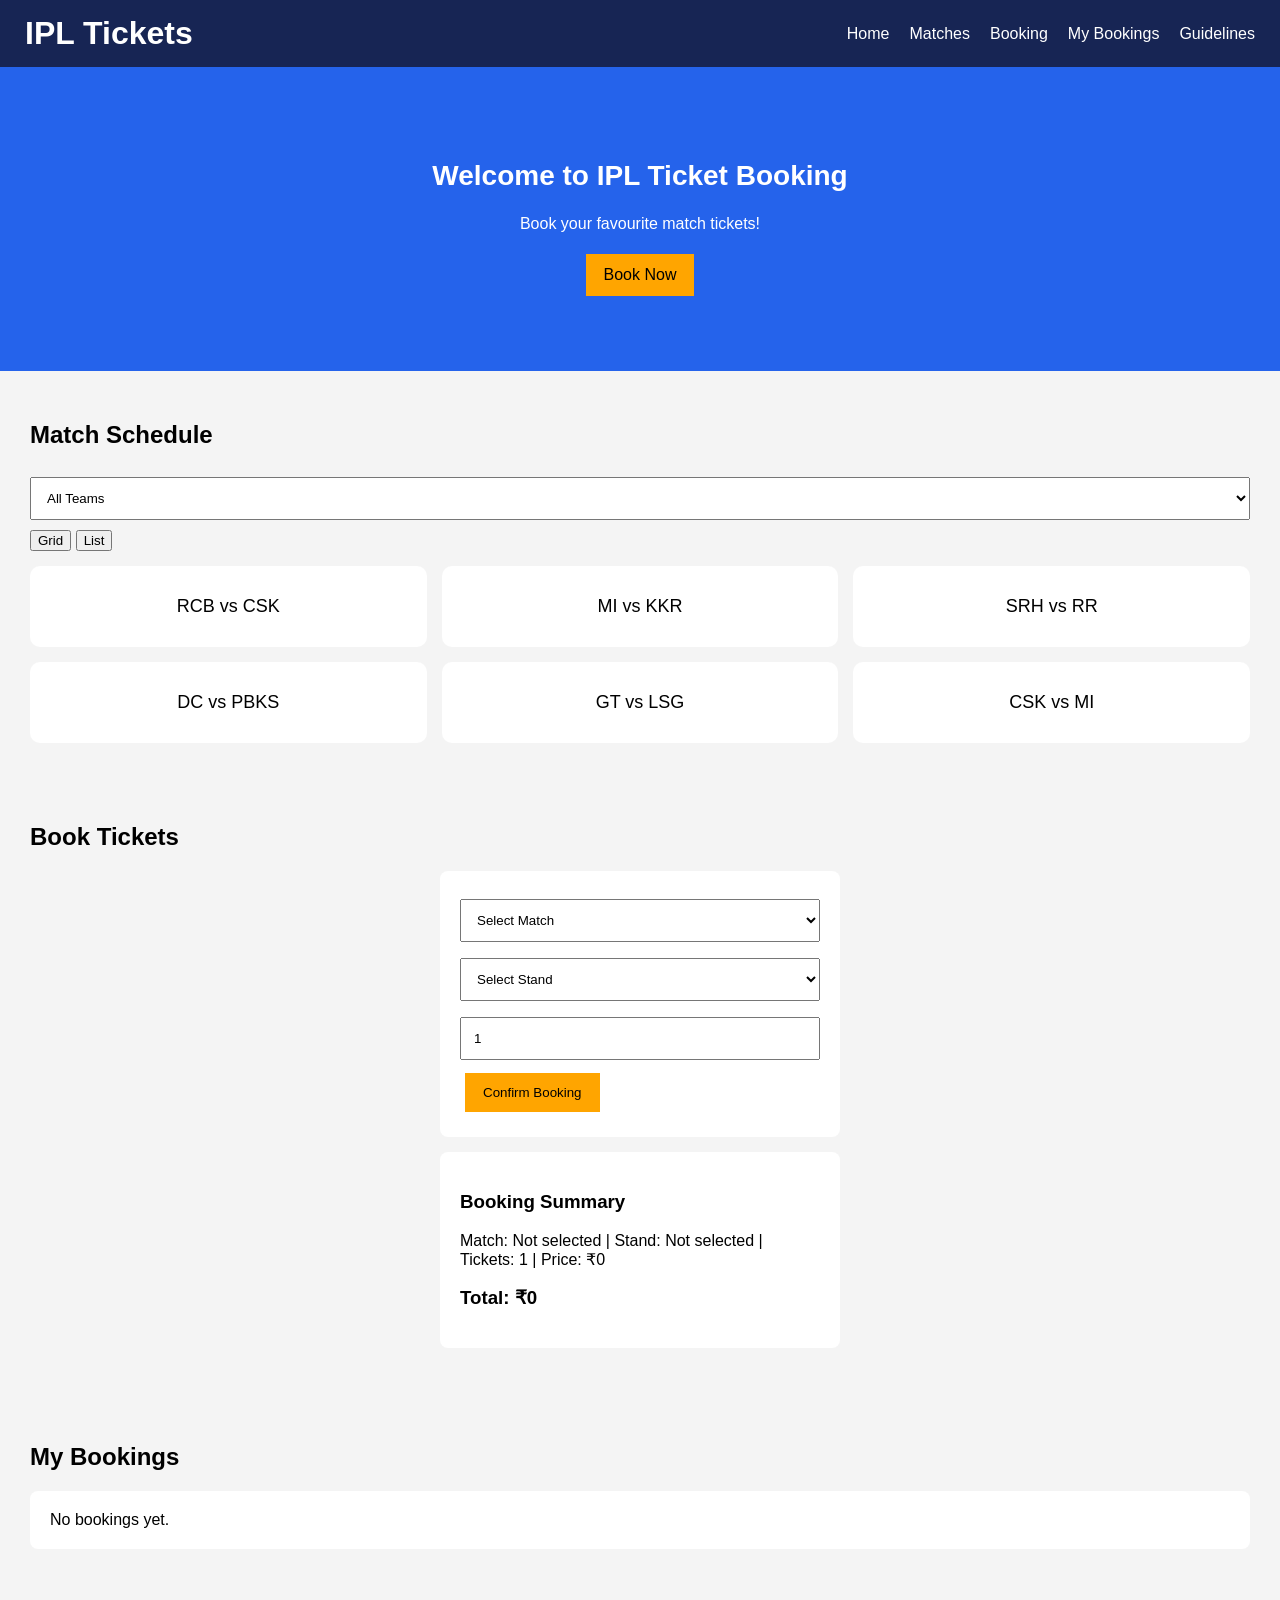
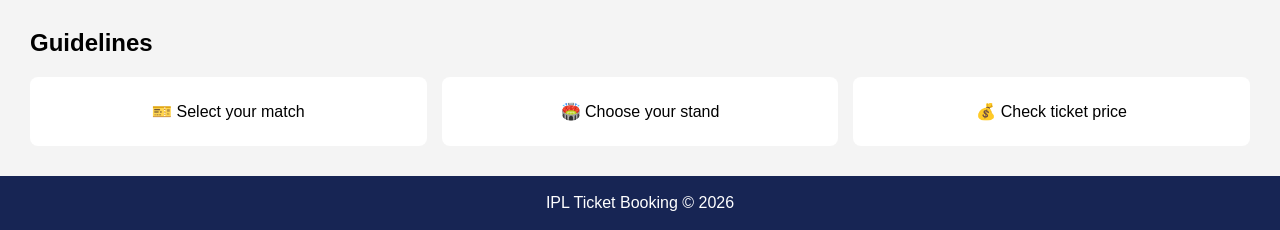
==== commit 0b3ebd41: "Completed Activity 8 Responsive IPL Website" ====
--- a/Webapp/index.html
+++ b/Webapp/index.html
@@ -1,148 +1,161 @@
+
 <!DOCTYPE html>
 <html lang="en">
 <head>
     <meta charset="UTF-8">
-    <meta name="viewport" content="width=device-width, initial-scale=1.0">
+    <meta name="viewport"
+          content="width=device-width, initial-scale=1.0">
+
     <title>IPL Ticket Booking</title>
+
     <link rel="stylesheet" href="../CSS/style.css">
 </head>
+
 <body>
 
-    <!-- Navigation Bar -->
-    <header>
-        <h1>IPL Ticket Booking</h1>
-        <nav>
-            <a href="#home">Home</a>
-            <a href="#about">About</a>
-            <a href="#matches">Matches</a>
-            <a href="#booking">Book Tickets</a>
-            <a href="#mybookings">My Bookings</a>
-            <a href="#guidelines">Guidelines</a>
-        </nav>
-    </header>
+<header>
+    <h1>IPL Tickets</h1>
 
-    <!-- Home Section -->
-    <section id="home" class="hero">
-        <h2>Welcome to IPL Ticket Booking</h2>
-        <p>Book your favourite IPL match tickets easily!</p>
-        <a href="#booking" class="btn">Book Now</a>
-    </section>
+    <button id="menu" aria-label="Toggle navigation">
+        ☰
+    </button>
 
-    <!-- About Section -->
-    <section id="about" class="section">
-        <h2>About IPL</h2>
-        <p>
-            The Indian Premier League (IPL) is one of the most exciting cricket
-            tournaments in the world. Enjoy live cricket action and support your
-            favourite team by booking your tickets online.
-        </p>
-    </section>
+    <nav id="nav">
+        <a href="#home">Home</a>
+        <a href="#matches">Matches</a>
+        <a href="#booking">Booking</a>
+        <a href="#mybookings">My Bookings</a>
+        <a href="#guidelines">Guidelines</a>
+    </nav>
+</header>
 
-    <!-- Matches Section -->
-    <section id="matches" class="section">
-        <h2>Upcoming Matches</h2>
+<section id="home">
+    <h2>Welcome to IPL Ticket Booking</h2>
+    <p>Book your favourite match tickets!</p>
+    <a href="#booking" class="btn">Book Now</a>
+</section>
 
-        <div class="match-container">
-            <div class="match-card">
-                <h3>RCB vs CSK</h3>
-                <p>Venue: Bengaluru</p>
-                <p>Match: IPL League Match</p>
-            </div>
+<section id="matches">
 
-            <div class="match-card">
-                <h3>MI vs KKR</h3>
-                <p>Venue: Mumbai</p>
-                <p>Match: IPL League Match</p>
-            </div>
+    <h2>Match Schedule</h2>
 
-            <div class="match-card">
-                <h3>SRH vs RR</h3>
-                <p>Venue: Hyderabad</p>
-                <p>Match: IPL League Match</p>
-            </div>
+    <select id="filter">
+        <option value="all">All Teams</option>
+        <option>RCB</option>
+        <option>CSK</option>
+        <option>MI</option>
+        <option>KKR</option>
+        <option>SRH</option>
+        <option>RR</option>
+        <option>DC</option>
+        <option>PBKS</option>
+        <option>GT</option>
+        <option>LSG</option>
+    </select>
+
+    <div class="view-buttons">
+        <button id="grid">Grid</button>
+        <button id="list">List</button>
+    </div>
+
+    <div id="matchCards" class="grid">
+
+        <div class="card" data-teams="RCB CSK">
+            RCB vs CSK
         </div>
-    </section>
 
-    <!-- Booking Section -->
-    <section id="booking" class="section">
-        <h2>Book Your Tickets</h2>
+        <div class="card" data-teams="MI KKR">
+            MI vs KKR
+        </div>
 
-        <div class="booking-container">
+        <div class="card" data-teams="SRH RR">
+            SRH vs RR
+        </div>
 
-            <!-- Booking Form -->
-            <form id="bookingForm">
+        <div class="card" data-teams="DC PBKS">
+            DC vs PBKS
+        </div>
 
-                <label for="match">Select Match:</label>
-                <select id="match" required>
-                    <option value="">-- Select Match --</option>
-                    <option value="RCB vs CSK">RCB vs CSK</option>
-                    <option value="MI vs KKR">MI vs KKR</option>
-                    <option value="SRH vs RR">SRH vs RR</option>
-                </select>
+        <div class="card" data-teams="GT LSG">
+            GT vs LSG
+        </div>
 
-                <label for="stand">Select Stand Category:</label>
-                <select id="stand" required>
-                    <option value="">-- Select Stand --</option>
-                    <option value="General">General - ₹500</option>
-                    <option value="Silver">Silver - ₹1500</option>
-                    <option value="Premium">Premium - ₹2500</option>
-                    <option value="VIP">VIP - ₹5000</option>
-                </select>
+        <div class="card" data-teams="CSK MI">
+            CSK vs MI
+        </div>
 
-                <label for="quantity">Ticket Quantity:</label>
-                <input type="number" id="quantity" min="1" max="10" value="1" required>
+    </div>
 
-                <button type="submit" class="btn">Confirm Booking</button>
-            </form>
+</section>
 
-            <!-- Booking Summary Card -->
-            <div class="summary-card">
-                <h3>Booking Summary</h3>
+<section id="booking">
 
-                <p><strong>Match:</strong> <span id="summaryMatch">Not selected</span></p>
-                <p><strong>Stand:</strong> <span id="summaryStand">Not selected</span></p>
-                <p><strong>Quantity:</strong> <span id="summaryQuantity">1</span></p>
-                <p><strong>Price per Ticket:</strong> <span id="summaryPrice">₹0</span></p>
+    <h2>Book Tickets</h2>
 
-                <hr>
+    <form id="form">
 
-                <h2>Total: <span id="totalPrice">₹0</span></h2>
+        <select id="match" required>
+            <option value="">Select Match</option>
+            <option>RCB vs CSK</option>
+            <option>MI vs KKR</option>
+            <option>SRH vs RR</option>
+            <option>DC vs PBKS</option>
+            <option>GT vs LSG</option>
+            <option>CSK vs MI</option>
+        </select>
 
-                <p id="summaryMessage">Select match and stand to see your total.</p>
-            </div>
+        <select id="stand" required>
+            <option value="">Select Stand</option>
+            <option value="General">General - ₹500</option>
+            <option value="Silver">Silver - ₹1500</option>
+            <option value="Premium">Premium - ₹2500</option>
+            <option value="VIP">VIP - ₹5000</option>
+        </select>
 
-        </div>
-    </section>
+        <input type="number" id="qty"
+               min="1" max="10" value="1" required>
 
-    <!-- My Bookings Section -->
-    <section id="mybookings" class="section">
-        <h2>My Bookings</h2>
-        <div id="bookingList">
-            <p>No bookings yet. Book your tickets above!</p>
-        </div>
-    </section>
+        <button type="submit" class="btn">
+            Confirm Booking
+        </button>
 
-    <!-- Guidelines Section -->
-    <section id="guidelines" class="section">
-        <h2>Booking Guidelines</h2>
-        <ul>
-            <li>Select your preferred match.</li>
-            <li>Select a stand category.</li>
-            <li>Choose the number of tickets.</li>
-            <li>Check the Booking Summary and total price.</li>
-            <li>Click Confirm Booking to book your tickets.</li>
-            <li>Maximum 10 tickets per booking.</li>
-        </ul>
-    </section>
+    </form>
 
-    <!-- Toast Notification -->
-    <div id="toast"></div>
+    <div id="summary">
+        <h3>Booking Summary</h3>
+        <p id="details">Select match and stand</p>
+        <h3 id="total">Total: ₹0</h3>
+    </div>
 
-    <!-- Footer -->
-    <footer>
-        <p>&copy; 2026 IPL Ticket Booking. All rights reserved.</p>
-    </footer>
+</section>
 
-    <script src="../JS/app.js"></script>
+<section id="mybookings">
+
+    <h2>My Bookings</h2>
+
+    <div id="bookings">
+        No bookings yet.
+    </div>
+
+</section>
+
+<section id="guidelines">
+
+    <h2>Guidelines</h2>
+
+    <div class="guides">
+        <div>🎫 Select your match</div>
+        <div>🏟️ Choose your stand</div>
+        <div>💰 Check ticket price</div>
+    </div>
+
+</section>
+
+<footer>
+    IPL Ticket Booking © 2026
+</footer>
+
+<script src="../JS/app.js"></script>
+
 </body>
 </html>
--- a/CSS/style.css
+++ b/CSS/style.css
@@ -1,282 +1,235 @@
 
-/* General Styling */
 * {
-    margin: 0;
-    padding: 0;
     box-sizing: border-box;
     scroll-behavior: smooth;
 }
 
 body {
+    margin: 0;
     font-family: Arial, sans-serif;
-    background-color: #f4f6f9;
-    color: #222;
-}
-
-/* Navigation */
+    background: #f4f4f4;
+}
+
+/* Navigation using Flexbox */
+
 header {
     background: #172554;
     color: white;
-    padding: 20px;
-    text-align: center;
+    padding: 15px 25px;
+
+    display: flex;
+    justify-content: space-between;
+    align-items: center;
+    flex-wrap: wrap;
 }
 
 header h1 {
-    margin-bottom: 15px;
+    margin: 0;
 }
 
 nav {
     display: flex;
-    justify-content: center;
-    flex-wrap: wrap;
     gap: 20px;
 }
 
 nav a {
     color: white;
     text-decoration: none;
-    font-weight: bold;
 }
 
 nav a:hover {
-    color: #fbbf24;
-}
-
-/* Hero */
-.hero {
-    background: linear-gradient(135deg, #1d4ed8, #7c3aed);
-    color: white;
-    text-align: center;
-    padding: 80px 20px;
-}
-
-.hero h2 {
-    font-size: 36px;
-    margin-bottom: 15px;
-}
-
-.hero p {
-    font-size: 18px;
-    margin-bottom: 25px;
-}
-
-/* Button */
+    color: orange;
+}
+
+#menu {
+    display: none;
+    background: orange;
+    border: none;
+    padding: 8px 12px;
+    cursor: pointer;
+    font-size: 20px;
+}
+
+/* Home section */
+
+section {
+    padding: 30px;
+}
+
+#home {
+    text-align: center;
+    background: #2563eb;
+    color: white;
+    padding: 70px 20px;
+}
+
+#home h2 {
+    font-size: 28px;
+}
+
 .btn {
     display: inline-block;
-    background: #fbbf24;
-    color: #111827;
-    padding: 12px 22px;
+    background: orange;
+    color: black;
+    padding: 12px 18px;
     border: none;
-    border-radius: 6px;
+    cursor: pointer;
     text-decoration: none;
-    font-weight: bold;
-    cursor: pointer;
-    margin-top: 10px;
-}
-
-.btn:hover {
-    background: #f59e0b;
-}
-
-/* Sections */
-.section {
-    padding: 45px 8%;
-}
-
-.section h2 {
-    text-align: center;
-    margin-bottom: 25px;
-    color: #172554;
-}
-
-/* Match Cards */
-.match-container {
-    display: flex;
-    justify-content: center;
-    flex-wrap: wrap;
-    gap: 20px;
-}
-
-.match-card {
-    background: white;
-    padding: 25px;
-    width: 260px;
-    border-radius: 10px;
-    text-align: center;
-    box-shadow: 0 3px 12px rgba(0, 0, 0, 0.08);
-}
-
-.match-card h3 {
-    color: #2563eb;
-    margin-bottom: 12px;
-}
-
-.match-card p {
-    margin: 8px 0;
-}
-
-/* Booking Layout */
-.booking-container {
-    display: flex;
-    justify-content: center;
-    align-items: flex-start;
-    flex-wrap: wrap;
-    gap: 30px;
-}
-
-/* Booking Form */
-#bookingForm {
-    background: white;
-    padding: 25px;
-    width: 350px;
-    border-radius: 10px;
-    box-shadow: 0 3px 12px rgba(0, 0, 0, 0.08);
-}
-
-#bookingForm label {
-    display: block;
-    margin-top: 15px;
-    margin-bottom: 8px;
-    font-weight: bold;
-}
-
-#bookingForm select,
-#bookingForm input {
+    margin: 5px;
+}
+
+/* Match filter */
+
+#filter {
     width: 100%;
     padding: 12px;
-    border: 1px solid #ccc;
-    border-radius: 6px;
-    font-size: 15px;
-}
-
-#bookingForm select:focus,
-#bookingForm input:focus {
-    outline: 2px solid #2563eb;
-    border-color: #2563eb;
-}
-
-#bookingForm button {
+    margin-bottom: 10px;
+}
+
+.view-buttons {
+    margin-bottom: 10px;
+}
+
+/* CSS Grid for match cards */
+
+#matchCards {
+    display: grid;
+    grid-template-columns: repeat(3, 1fr);
+    gap: 15px;
+    margin-top: 15px;
+}
+
+.card {
+    background: white;
+    padding: 30px;
+    border-radius: 10px;
+    text-align: center;
+    font-size: 18px;
+    transition: 0.3s;
+}
+
+.card:hover {
+    background: #dbeafe;
+    transform: translateY(-3px);
+}
+
+/* List view */
+
+#matchCards.list {
+    display: flex;
+    flex-direction: column;
+}
+
+/* Booking form */
+
+#form {
+    max-width: 400px;
+    margin: 15px auto;
+    background: white;
+    padding: 20px;
+    border-radius: 8px;
+}
+
+input, select {
     width: 100%;
-    margin-top: 25px;
-}
-
-/* Booking Summary */
-.summary-card {
+    padding: 12px;
+    margin: 8px 0;
+}
+
+#summary {
+    max-width: 400px;
+    margin: 15px auto;
+    background: white;
+    padding: 20px;
+    border-radius: 8px;
+}
+
+/* My bookings */
+
+#bookings {
+    background: white;
+    padding: 20px;
+    border-radius: 8px;
+}
+
+/* Guidelines using CSS Grid */
+
+.guides {
+    display: grid;
+    grid-template-columns: repeat(3, 1fr);
+    gap: 15px;
+}
+
+.guides div {
     background: white;
     padding: 25px;
-    width: 350px;
-    border-radius: 10px;
-    border-left: 5px solid #2563eb;
-    box-shadow: 0 3px 12px rgba(0, 0, 0, 0.08);
-}
-
-.summary-card h3 {
-    color: #172554;
-    margin-bottom: 20px;
-}
-
-.summary-card p {
-    margin: 15px 0;
-}
-
-.summary-card hr {
-    margin: 20px 0;
-    border: none;
-    border-top: 1px solid #ddd;
-}
-
-.summary-card h2 {
-    text-align: left;
-    color: #16a34a;
-    margin-bottom: 10px;
-}
-
-#summaryMessage {
-    color: #666;
-    font-size: 14px;
-}
-
-/* My Bookings */
-#bookingList {
-    max-width: 800px;
-    margin: auto;
-    background: white;
-    padding: 20px;
-    border-radius: 10px;
-}
-
-.booking-item {
-    border-bottom: 1px solid #ddd;
-    padding: 15px 0;
-}
-
-.booking-item:last-child {
-    border-bottom: none;
-}
-
-/* Guidelines */
-#guidelines ul {
-    max-width: 700px;
-    margin: auto;
-    line-height: 2;
-    background: white;
-    padding: 25px 45px;
-    border-radius: 10px;
-}
-
-/* Toast Message */
-#toast {
-    visibility: hidden;
-    min-width: 250px;
-    background: #172554;
-    color: white;
-    text-align: center;
-    border-radius: 8px;
-    padding: 15px;
-    position: fixed;
-    bottom: 30px;
-    left: 50%;
-    transform: translateX(-50%);
-    z-index: 1000;
-}
-
-#toast.show {
-    visibility: visible;
+    text-align: center;
+    border-radius: 8px;
 }
 
 /* Footer */
+
 footer {
     background: #172554;
     color: white;
     text-align: center;
-    padding: 20px;
-    margin-top: 20px;
-}
-
-/* Mobile Responsive */
+    padding: 18px;
+}
+
+/* Tablet responsive design */
+
+@media (max-width: 800px) {
+
+    #matchCards {
+        grid-template-columns: repeat(2, 1fr);
+    }
+
+    .guides {
+        grid-template-columns: repeat(2, 1fr);
+    }
+}
+
+/* Mobile responsive design */
+
 @media (max-width: 600px) {
+
     header {
-        padding: 15px 10px;
+        padding: 15px;
+    }
+
+    #menu {
+        display: block;
     }
 
     nav {
-        gap: 12px;
-    }
-
-    nav a {
-        font-size: 14px;
-    }
-
-    .hero h2 {
-        font-size: 27px;
-    }
-
-    .section {
-        padding: 30px 5%;
-    }
-
-    #bookingForm,
-    .summary-card {
+        display: none;
+        flex-direction: column;
         width: 100%;
-    }
-}
+        padding-top: 15px;
+    }
+
+    nav.open {
+        display: flex;
+    }
+
+    #matchCards {
+        grid-template-columns: 1fr;
+    }
+
+    #matchCards.list {
+        display: flex;
+        flex-direction: column;
+    }
+
+    .guides {
+        grid-template-columns: 1fr;
+    }
+
+    section {
+        padding: 20px;
+    }
+
+    #home h2 {
+        font-size: 23px;
+    }
+}
